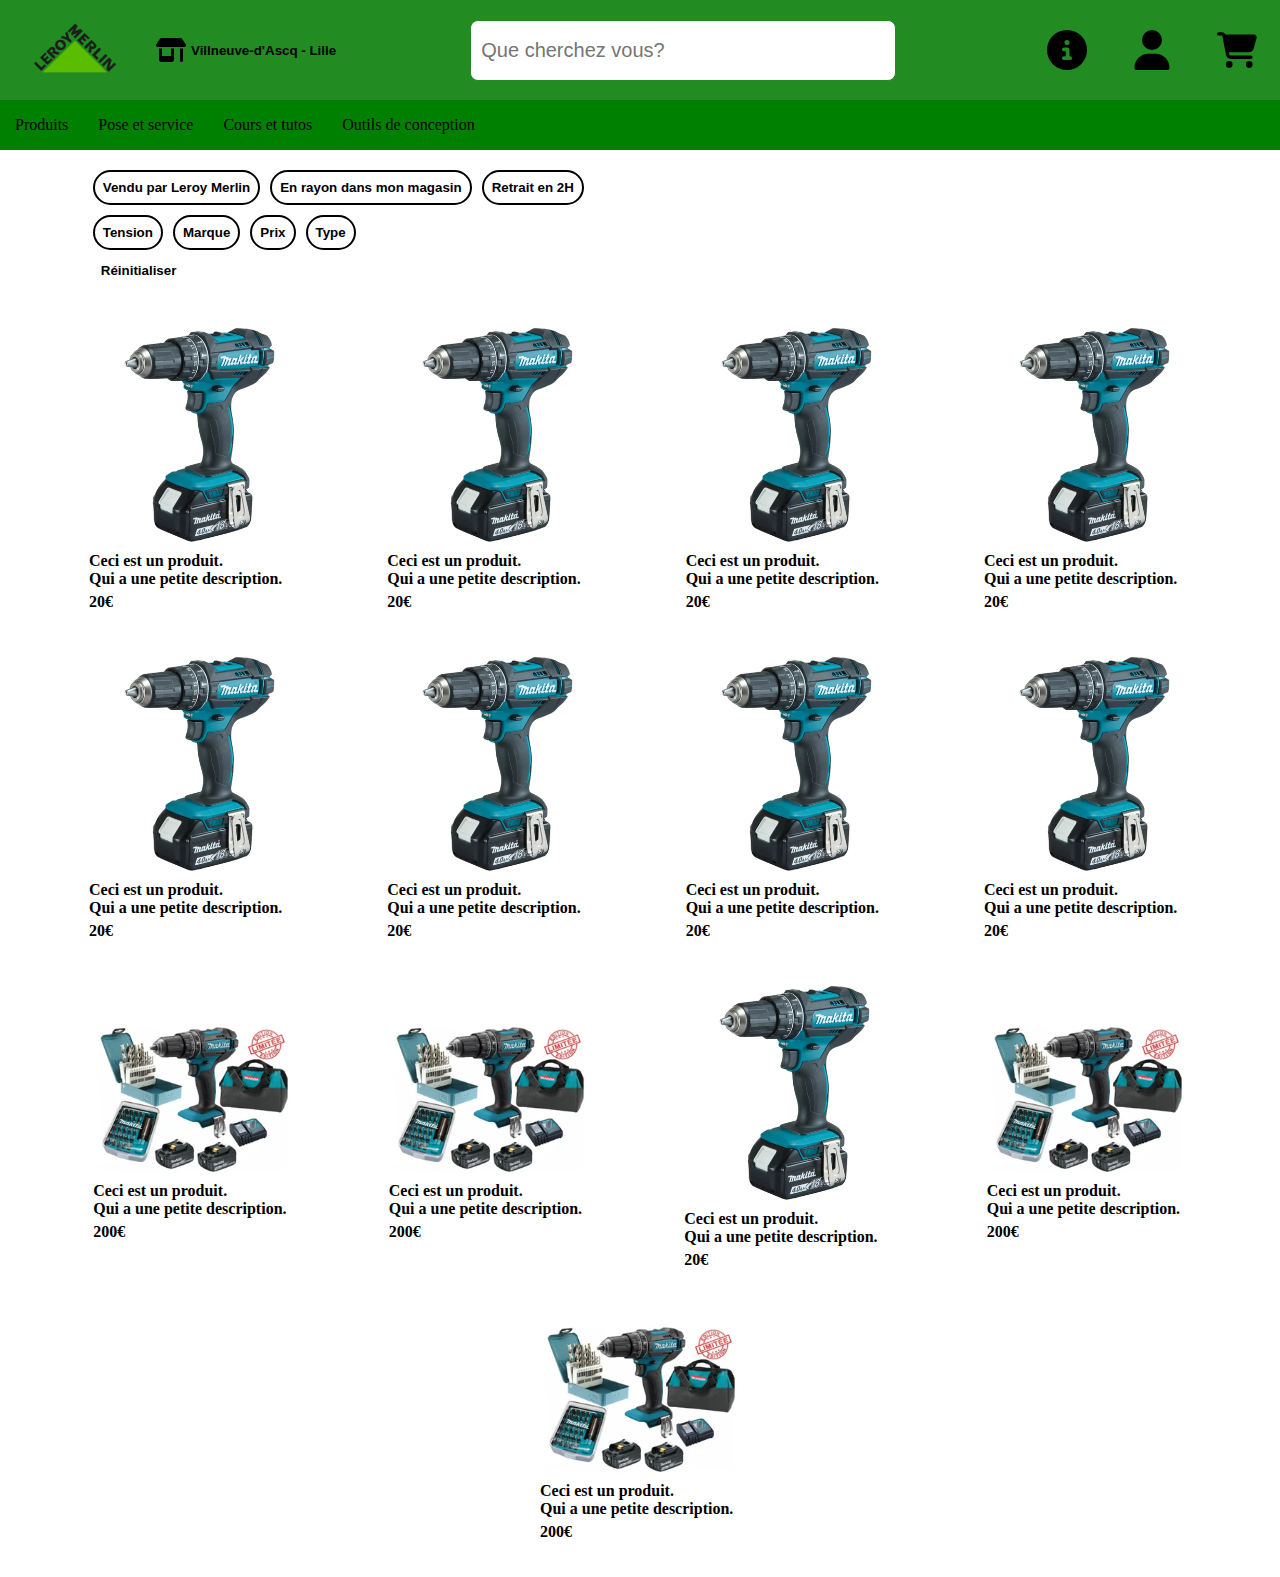
==== index.html @ 07123b25 "feat: filter button change color" ====
<!DOCTYPE html>
<html lang="en">
<head>
    <meta charset="UTF-8">
    <title>PLP Leroy Merlin</title>
    <link href="css/header.css" rel="stylesheet">
    <link href="css/hour-drawer.css" rel="stylesheet">
    <link href="css/index.css" rel="stylesheet">
</head>
<body>
<header>
    <div class="header-global">
        <div class="hour-drawer-page">
            <div class="hour-drawer-container">
                <div class="hour-drawer-content">
                    <div class="hour-drawer-header">
                        <div class="hour-drawer-header-text">
                            Mon Magasin
                        </div>
                        <button onclick="toggleDisplayHourDrawer()">
                            X
                        </button>
                    </div>
                    <div class="hour-drawer-body">
                        <div class="hour-drawer-body-content">
                            <div>
                                <h2>Villeneuve-d'Ascq - Lille</h2>
                            </div>
                            <div>
                                <p>
                                    Rue de Versailles<br>
                                    Z.A.C de Valmy<br>
                                    59650 Villeneuve d'Ascq
                                </p>
                            </div>
                            <div>
                                <p>
                                    Tèl:
                                    <a href="https://www.leroymerlin.fr">
                                        +33 3 20 43 88 88
                                    </a>
                                </p>
                            </div>
                            <div>
                                <p>
                                    <strong>
                                        Horaires magasin
                                    </strong><br>
                                    Lun-Sam: 09:00 - 20:00<br>
                                    Dimanche:09:00 - 18:00
                                </p>
                            </div>
                            <div>
                                <p>
                                    <strong>
                                        Horaires cour matériaux
                                    </strong><br>
                                    Lun-Sam: 07:00 - 20:00<br>
                                    Dimanche:09:00 - 18:00
                                </p>
                            </div>
                            <div>
                                <a href="https://www.leroymerlin.fr/magasins/villeneuve-d-ascq-lille.html">
                                    En savoir plus sur le magasin
                                </a>
                            </div>
                        </div>
                    </div>
                </div>
            </div>
        </div>
        <div class="header-container">
            <div class="header-components">
                <div class="top-left-header">
                    <a class="header-logo-container" href="index.html">
                        <img id="logo-leroy-merlin" src="img/Leroy-Merlin-Logo.png" alt="logo leroy merlin">
                    </a>
                    <button class="header-our-shop" onclick="toggleDisplayHourDrawer()">
                        <img src="img/shop-solid.svg" width="30px">
                        <strong>Villneuve-d'Ascq - Lille</strong>
                    </button>
                </div>
                <div class="search-container">
                    <div id="searchbar-container">
                        <input id="searchbar" name="searchbar" type="search" placeholder="Que cherchez vous?" value="">
                    </div>
                    <ul id="history-list">
                    </ul>
                </div>
                <div id="logo-container">
                    <a class="logo-content" href="https://www.leroymerlin.fr/" target="_blank">
                        <div class="logo-picture">
                            <img id="help-logo" src="./img/circle-info-solid.svg" alt="help logo">
                        </div>
                        <div class="logo-text">
                            Aide et Contact
                        </div>
                    </a>
                    <a class="logo-content" href="connect.html">
                        <div class="logo-picture">
                            <img id="user-logo" src="./img/user.svg" alt="user logo">
                        </div>
                        <div class="logo-text">
                            Me connecter
                        </div>
                    </a>
                    <a class="logo-content" href="https://www.leroymerlin.fr/" target="_blank">
                        <div class="logo-picture">
                            <img id="shop-logo" src="./img/cart-shopping-solid.svg" alt="shop logo">
                        </div>
                        <div class="logo-text">
                            Mon Panier
                        </div>
                    </a>
                </div>
            </div>
        </div>
        <div class="header-navigation">
            <div class="header-navigation-content-left">
                <ul class="navigation-list">
                    <li data-menu-id="produits">Produits</li>
                    <li data-menu-id="service">Pose et service</li>
                    <li data-menu-id="tuto">Cours et tutos</li>
                    <li data-menu-id="outils">Outils de conception</li>
                </ul>
            </div>
            <div class="header-navigation-content-right">

            </div>
        </div>
        <div id="produits" class="burger-menu">
            <div class="burger-menu-content">
                <div class="categories">
                    <ul class="categories-list">
                        <li data-menu-id="terasse" class="categories-element">
                            <img class="categories-element-picture" src="img/product/tondeuse.jpg">
                            <div class="categories-element-content">
                                Terasse et jardin
                            </div>
                        </li>
                        <li data-menu-id="outillage" class="categories-element">
                            <img class="categories-element-picture" src="img/product/perceuse.png">
                            <div class="categories-element-content">
                                Outillage
                            </div>
                        </li>
                    </ul>
                </div>
                <div class="navigation">
                    <div id="terasse" class="terasse-navigation categorie-navigation-on">
                        <div class="categories-name">
                            <h1>Terasse et Jardin</h1>
                            <a href="https://www.leroymerlin.fr/produits/terrasse-jardin/">voir tout</a>
                        </div>
                        <div class="navigation-filter">
                            <div class="navigation-specific-filter">
                                <a class="navigation-specific-filter-container"><img src="img/euro-sign-solid.svg"
                                                                                     width="20px">
                                    <div class="navigation-specific-filter-content">Les petits prix jardin</div>
                                </a>
                                <a class="navigation-specific-filter-container"><img src="img/euro-sign-solid.svg"
                                                                                     width="20px">
                                    <div class="navigation-specific-filter-content">Spécial jardin: Aménager, profiter
                                        et jardiner
                                    </div>
                                </a>
                            </div>
                            <div class="navigation-global-filter">
                                <div class="navigation-filter">
                                    <h3>
                                        Aménager le jardin
                                    </h3>
                                </div>
                                <div class="navigation-filter">
                                    <h3>
                                        Jardiner et entretenir le jardin
                                    </h3>
                                </div>
                                <div class="navigation-filter">
                                    <h3>
                                        Profiter du jardin
                                    </h3>
                                </div>
                            </div>
                        </div>
                    </div>
                    <div id="outillage" class="outillage-navigation">
                        <div class="categories-name">
                            <h1>Outillage</h1>
                            <a href="https://www.leroymerlin.fr/produits/outillage/">voir tout</a>
                        </div>
                        <div class="navigation-filter">
                            <div class="navigation-specific-filter">
                                <a class="navigation-specific-filter-container"><img src="img/toolbox-solid.svg"
                                                                                     width="20px">
                                    <div class="navigation-specific-filter-content">Prêt à bricoler avec DEXTER</div>
                                </a>
                                <a class="navigation-specific-filter-container"><img src="img/euro-sign-solid.svg"
                                                                                     width="20px">
                                    <div class="navigation-specific-filter-content">Les bons plans Outillage</div>
                                </a>
                                <a class="navigation-specific-filter-container"><img src="img/toolbox-solid.svg"
                                                                                     width="20px">
                                    <div class="navigation-specific-filter-content">Loaction de matériel</div>
                                </a>
                                <a class="navigation-specific-filter-container"><img src="img/euro-sign-solid.svg"
                                                                                     width="20px">
                                    <div class="navigation-specific-filter-content">Nos produits reconditionnés</div>
                                </a>
                            </div>
                            <div class="navigation-global-filter">
                                <div class="navigation-filter">
                                    <h3>
                                        Outillage<br>
                                        Atelier
                                    </h3>
                                </div>
                                <div class="navigation-filter">
                                    <h3>
                                        Equipement du bricoleur
                                    </h3>
                                </div>
                                <div class="navigation-filter">
                                    <h3>
                                        Chantier
                                    </h3>
                                </div>
                            </div>
                        </div>
                    </div>
                </div>
            </div>
        </div>
        <div id="service" class="burger-menu">
            <div class="burger-navigation">
                <div class="categories-name">
                    <h1>Pose et services</h1>
                    <a>voir tout</a>
                </div>
                <div class="navigation-filter">
                    <div class="navigation-specific-filter">
                        <a class="navigation-specific-filter-container"><img src="img/euro-sign-solid.svg"
                                                                             width="20px">
                            <div class="navigation-specific-filter-content">Rénovation complète</div>
                        </a>
                        <a class="navigation-specific-filter-container"><img src="img/euro-sign-solid.svg"
                                                                             width="20px">
                            <div class="navigation-specific-filter-content">Nos offres de rénovation</div>
                        </a>
                    </div>
                    <div class="navigation-global-filter">
                        <div class="navigation-filter">
                            <h3>
                                Service d'installation avec aides de l'état
                            </h3>
                        </div>
                        <div class="navigation-filter">
                            <h3>
                                Services d'installation
                            </h3>
                        </div>
                        <div class="navigation-filter">
                            <h3>
                                Nos autres services
                            </h3>
                        </div>
                    </div>
                </div>
            </div>
        </div>
        <div id="tuto" class="burger-menu">
            <div class="burger-navigation">
                <div class="categories-name">
                    <h1>Cours et tutos</h1>
                    <a>voir tout</a>
                </div>
                <div class="navigation-filter">
                    <div class="navigation-specific-filter">
                        <a class="navigation-specific-filter-container"><img src="img/euro-sign-solid.svg"
                                                                             width="20px">
                            <div class="navigation-specific-filter-content">Conseils pratiques</div>
                        </a>
                        <a class="navigation-specific-filter-container"><img src="img/euro-sign-solid.svg"
                                                                             width="20px">
                            <div class="navigation-specific-filter-content">Coaching à domicile</div>
                        </a>
                    </div>
                    <div class="navigation-global-filter">
                        <div class="navigation-filter">
                            <h3>
                                Cours de bricolage en magasin
                            </h3>
                        </div>
                        <div class="navigation-filter">
                            <h3>
                                Tutos et astuces de bricolage
                            </h3>
                        </div>
                        <div class="navigation-filter">
                            <h3>
                                Tutos créatifs (DIY)
                            </h3>
                        </div>
                    </div>
                </div>
            </div>
        </div>
        <div id="outils" class="burger-menu">
            <div class="burger-navigation">
                <div class="categories-name">
                    <h1>Outils de conception</h1>
                    <a>voir tout</a>
                </div>
                <div class="navigation-filter">
                    <div class="navigation-specific-filter">
                        <a class="navigation-specific-filter-container"><img src="img/euro-sign-solid.svg"
                                                                             width="20px">
                            <div class="navigation-specific-filter-content">Mon budget cuisine</div>
                        </a>
                        <a class="navigation-specific-filter-container"><img src="img/euro-sign-solid.svg"
                                                                             width="20px">
                            <div class="navigation-specific-filter-content">Mon budget rangement</div>
                        </a>
                        <a class="navigation-specific-filter-container"><img src="img/euro-sign-solid.svg"
                                                                             width="20px">
                            <div class="navigation-specific-filter-content">Ma cuisine 3D</div>
                        </a>
                    </div>
                    <div class="navigation-global-filter">
                        <div class="navigation-filter">
                            <h3>
                                Estimateur de budget
                            </h3>
                        </div>
                        <div class="navigation-filter">
                            <h3>
                                Conception de projet
                            </h3>
                        </div>
                        <div class="navigation-filter">
                            <h3>
                                Estimer vos aides pour la rénovation énergétique
                            </h3>
                        </div>
                    </div>
                </div>
            </div>
        </div>
    </div>
</header>
<main>
    <div id="content">
        <div class="filter-drawer">
            <div class="tension-drawer filter-drawer-category">
                <h1>Tension</h1>
                <div class="filter-drawer-checkbox-container">
                    <span>
                        12V
                        <input id="twelve-volt" class="filter-drawer-checkbox tension" type="checkbox"
                               onclick="toggleDrawerFilterButtonStyle(this)">
                    </span>
                    <span>
                        18V
                        <input id="height-teen-volt" class="filter-drawer-checkbox tension" type="checkbox"
                               onclick="toggleDrawerFilterButtonStyle(this)">
                    </span>
                </div>
            </div>
            <div class="mark-drawer filter-drawer-category">
                <h1>Marque</h1>
                <div class="filter-drawer-checkbox-container">
                    <span>
                        Makita
                        <input class="filter-drawer-checkbox mark" type="checkbox"
                               onclick="toggleDrawerFilterButtonStyle(this)">
                    </span>
                    <span>
                        Milwaukee
                        <input class="filter-drawer-checkbox mark" type="checkbox"
                               onclick="toggleDrawerFilterButtonStyle(this)">
                    </span>
                </div>
            </div>
            <div class="price-drawer filter-drawer-category">
                <h1>Prix</h1>
                <div class="filter-drawer-checkbox-container">
                    <span>
                        200€
                        <input class="filter-drawer-checkbox price" type="checkbox"
                               onclick="toggleDrawerFilterButtonStyle(this)">
                    </span>
                    <span>
                        20€
                        <input class="filter-drawer-checkbox price" type="checkbox"
                               onclick="toggleDrawerFilterButtonStyle(this)">
                    </span>
                </div>
            </div>
            <div class="type-drawer filter-drawer-category">
                <h1>Type</h1>
                <div class="filter-drawer-checkbox-container">
                    <span>
                        Type 1
                        <input class="filter-drawer-checkbox type" type="checkbox"
                               onclick="toggleDrawerFilterButtonStyle(this)">
                    </span>
                    <span>
                        type 2
                        <input class="filter-drawer-checkbox type" type="checkbox"
                               onclick="toggleDrawerFilterButtonStyle(this)">
                    </span>
                </div>
            </div>
        </div>
        <ul class="global-filter-list">
            <li>
                <button id="sell-by-leroy-merlin" class="filter-button"
                        onclick="toggleFilterButtonStyle(this)">
                    Vendu par Leroy Merlin
                </button>
            </li>
            <li>
                <button id="in-stock" class="filter-button" onclick="toggleFilterButtonStyle(this)">
                    En rayon dans mon magasin
                </button>
            </li>
            <li>
                <button id="withdrawal" class="filter-button" onclick="toggleFilterButtonStyle(this)">
                    Retrait en 2H
                </button>
            </li>
        </ul>
        <ul class="specific-filter-list">
            <li>
                <button id="tension" class="filter-button" onclick="displayFilterDrawer(this)">
                    Tension
                </button>
            </li>
            <li>
                <button id="mark" class="filter-button" onclick="displayFilterDrawer(this)">
                    Marque
                </button>
            </li>
            <li>
                <button id="price" class="filter-button" onclick="displayFilterDrawer(this)">
                    Prix
                </button>
            </li>
            <li>
                <button id="type" class="filter-button" onclick="displayFilterDrawer(this)">
                    Type
                </button>
            </li>
        </ul>
        <ul class="activated-filter-list">
            <li class="activated-filter">
                <button id="Reset" class="reset-button" onclick="resetFilter()">
                    Réinitialiser
                </button>
            </li>
        </ul>
        <ul class="product-list">
            <li class="product-card withdrawal in-stock">
                <a class="tile" href="perceuse.html">
                    <img class="product-card-picture" src="img/product/perceuse.png" alt="perceuse">
                    <div class="container">
                        <div class="text">
                            Ceci est un produit.<br>
                            Qui a une petite description.
                        </div>
                        <div class="price">
                            <strong>20€</strong>
                        </div>
                    </div>
                </a>
            </li>
            <li class="product-card">
                <a class="tile" href="perceuse.html">
                    <img class="product-card-picture" src="img/product/perceuse.png" alt="perceuse">
                    <div class="container">
                        <div class="text">
                            Ceci est un produit.<br>
                            Qui a une petite description.
                        </div>
                        <div class="price">
                            <strong>20€</strong>
                        </div>
                    </div>
                </a>
            </li>
            <li class="product-card withdrawal">
                <a class="tile" href="perceuse.html">
                    <img class="product-card-picture" src="img/product/perceuse.png" alt="perceuse">
                    <div class="container">
                        <div class="text">
                            Ceci est un produit.<br>
                            Qui a une petite description.
                        </div>
                        <div class="price">
                            <strong>20€</strong>
                        </div>
                    </div>
                </a>
            </li>
            <li class="product-card in-stock twelve-volt">
                <a class="tile" href="perceuse.html">
                    <img class="product-card-picture" src="img/product/perceuse.png" alt="perceuse">
                    <div class="container">
                        <div class="text">
                            Ceci est un produit.<br>
                            Qui a une petite description.
                        </div>
                        <div class="price">
                            <strong>20€</strong>
                        </div>
                    </div>
                </a>
            </li>
            <li class="product-card">
                <a class="tile" href="perceuse.html">
                    <img class="product-card-picture" src="img/product/perceuse.png" alt="perceuse">
                    <div class="container">
                        <div class="text">
                            Ceci est un produit.<br>
                            Qui a une petite description.
                        </div>
                        <div class="price">
                            <strong>20€</strong>
                        </div>
                    </div>
                </a>
            </li>
            <li class="product-card">
                <a class="tile" href="perceuse.html">
                    <img class="product-card-picture" src="img/product/perceuse.png" alt="perceuse">
                    <div class="container">
                        <div class="text">
                            Ceci est un produit.<br>
                            Qui a une petite description.
                        </div>
                        <div class="price">
                            <strong>20€</strong>
                        </div>
                    </div>
                </a>
            </li>
            <li class="product-card height-teen-volt">
                <a class="tile" href="perceuse.html">
                    <img class="product-card-picture" src="img/product/perceuse.png" alt="perceuse">
                    <div class="container">
                        <div class="text">
                            Ceci est un produit.<br>
                            Qui a une petite description.
                        </div>
                        <div class="price">
                            <strong>20€</strong>
                        </div>
                    </div>
                </a>
            </li>
            <li class="product-card">
                <a class="tile" href="perceuse.html">
                    <img class="product-card-picture" src="img/product/perceuse.png" alt="perceuse">
                    <div class="container">
                        <div class="text">
                            Ceci est un produit.<br>
                            Qui a une petite description.
                        </div>
                        <div class="price">
                            <strong>20€</strong>
                        </div>
                    </div>
                </a>
            </li>

            <li class="product-card sell-by-leroy-merlin">
                <a class="tile" href="perceuse.html">
                    <img class="product-card-picture" src="img/product/perceuse-pack.png" alt="perceuse">
                    <div class="container">
                        <div class="text">
                            Ceci est un produit.<br>
                            Qui a une petite description.
                        </div>
                        <div class="price">
                            <strong>200€</strong>
                        </div>
                    </div>
                </a>
            </li>
            <li class="product-card sell-by-leroy-merlin">
                <a class="tile" href="perceuse.html">
                    <img class="product-card-picture" src="img/product/perceuse-pack.png" alt="perceuse">
                    <div class="container">
                        <div class="text">
                            Ceci est un produit.<br>
                            Qui a une petite description.
                        </div>
                        <div class="price">
                            <strong>200€</strong>
                        </div>
                    </div>
                </a>
            </li>
            <li class="product-card">
                <a class="tile" href="perceuse.html">
                    <img class="product-card-picture" src="img/product/perceuse.png" alt="perceuse">
                    <div class="container">
                        <div class="text">
                            Ceci est un produit.<br>
                            Qui a une petite description.
                        </div>
                        <div class="price">
                            <strong>20€</strong>
                        </div>
                    </div>
                </a>
            </li>
            <li class="product-card sell-by-leroy-merlin">
                <a class="tile" href="perceuse.html">
                    <img class="product-card-picture" src="img/product/perceuse-pack.png" alt="perceuse">
                    <div class="container">
                        <div class="text">
                            Ceci est un produit.<br>
                            Qui a une petite description.
                        </div>
                        <div class="price">
                            <strong>200€</strong>
                        </div>
                    </div>
                </a>
            </li>
            <li class="product-card sell-by-leroy-merlin">
                <a class="tile" href="perceuse.html">
                    <img class="product-card-picture" src="img/product/perceuse-pack.png" alt="perceuse">
                    <div class="container">
                        <div class="text">
                            Ceci est un produit.<br>
                            Qui a une petite description.
                        </div>
                        <div class="price">
                            <strong>200€</strong>
                        </div>
                    </div>
                </a>
            </li>
        </ul>
    </div>
</main>
</body>
<footer>

</footer>
<script src="js/script.js"></script>
<script src="./js/searchbar.js"></script>
<script src="./js/hour-drawer.js"></script>
</html>
---- css/header.css ----
body {
    margin: 0;
}

ul {
    list-style-type: none;
}

a {
    text-decoration: none;
    color: black;
}

header {
    height: 150px;
    width: 100%;
    z-index: 0;
    display: flex;
}

.header-global {
    position: fixed;
    width: 100%;
}

.header-container {
    width: 100%;
    display: flex;
    justify-content: center;
}

.header-components {
    width: 100%;
    background-color: forestgreen;
    height: 100px;
    display: flex;
    justify-content: space-between;
}

.top-left-header {
    display: flex;
}

.header-our-shop {
    margin: auto 0;
    height: 50px;
    background-color: forestgreen;
    border: 0;
    display: flex;
    justify-content: center;
    align-items: center;
    border-radius: 16px;
    gap: 5px;
}

.header-our-shop:hover {
    background-color: rgba(0,0,0,25%);
}

.header-our-shop-content {
    height: 100%;
    display: flex;
    flex-direction: column;
    justify-content: center;
    margin: 0 2px;
}

.header-logo-container {
    margin: auto 30px;
}

#logo-leroy-merlin {
    width: 90px;
    height: auto;
}

#logo-container {
    width: 20%;
    display: flex;
    justify-content: space-around;
}

.logo-content {
    display: flex;
    flex-direction: column;
    justify-content: center;
}

.logo-picture {
    display: flex;
    justify-content: center;
}

@media (max-width: 1500px) {
    .logo-text {
        display: none;
    }

    .header-our-shop-content:last-of-type {
        display: none;
    }
}

#help-logo {
    display: flex;
    flex-direction: column;
    justify-content: center;
    width: 40px;
    height: 40px;
}

#user-logo {
    display: flex;
    flex-direction: column;
    justify-content: center;
    width: 40px;
    height: 40px;
}

#shop-logo {
    display: flex;
    flex-direction: column;
    justify-content: center;
    width: 40px;
    height: 40px;
}

.search-container {
    width: 35%;
    height: 100px;
    background-color: rgba(255, 255, 255, 0%);
    z-index: 10;
    display: flex;
    justify-content: start;
    flex-direction: column;
}

#searchbar-container {
    display: flex;
    justify-content: center;
    z-index: 15;
}

#searchbar {
    margin: 20px 0;
    padding: 18px 10px;
    width: 95%;
    border-radius: 8px;
    border: 1px solid forestgreen;
    font-size: 20px;
    z-index: 30;
}

#history-list {
    margin: 0;
    padding: 10px;
    display: none;
    border-bottom-right-radius: 15px;
    border-bottom-left-radius: 15px;
    justify-content: center;
    flex-direction: column;
    background-color: white;
    box-shadow: 0 0 0 9999px rgba(0, 0, 0, 0.5);
    z-index: 40;
}

.history-element {
    z-index: 0;
    width: 100%;
    margin: 0;
    display: flex;
    justify-content: left;
}

.history-element:last-child {
    border-bottom-left-radius: 20px;
    border-bottom-right-radius: 20px;
}

.history-link {
    margin: 0;
    padding: 2% 5%;
    width: 95%;
    display: flex;
}

.history-input {
    font-size: 20px;
    padding: 0 5px;
}

.header-navigation {
    width: 100%;
    height: 50px;
    background-color: green;
    display: flex;
    justify-content: space-between;
}

.header-navigation-content-left {
    display: flex;
    justify-content: left;
}

.navigation-list {
    display: flex;
    margin: 0;
}

.navigation-list li {
    display: flex;
    flex-direction: column;
    justify-content: center;
    padding: 0 15px;
}

.navigation-list:first-child {
    padding-left: 0 !important;
}

.navigation-list:last-child {
    padding-right: 0 !important;
}

.navigation-list li:hover {
    background-color: white;
    border: 2px solid gray;
}

.header-navigation-content-right {
    display: flex;
    justify-content: right;
}

.burger-menu {
    display: none;
    width: 100%;
    height: 400px;
    background-color: white;
    border: 1px solid rgba(125, 125, 125, 50%);
    box-shadow: 0 400px 0 rgba(0, 0, 0, 0.5);
}

.burger-menu-open {
    display: block;
}

.burger-menu-content {
    width: 100%;
    display: flex;
}

.categories {
    width: 15%;
}

.categories-list {
    margin: 0;
    padding: 0;
}

.categories-list li:hover{
    border: 3px solid forestgreen;
}

.categories-element {
    border: 1px solid gray;
    padding: 8px 24px 8px 24px;
    display: flex;
}

.categories-element-picture {
    width: 50px;
    height: 50px;
}

.categories-element-content {
    display: flex;
    flex-direction: column;
    justify-content: center;
}

.navigation {
    width: 85%;
}

.terasse-navigation,
.outillage-navigation {
    display: none;
    justify-content: center;
    flex-direction: column;
}

.categorie-navigation-on {
    display: flex;
}

.burger-navigation {
    width: 100%;
    display: flex;
    justify-content: center;
    flex-direction: column;
}

.categories-name {
    margin: 0 20px 0 20px;
    display: flex;
    justify-content: space-between;
}

.categories-name a {
    padding: 20px 20px 0 0;
    text-decoration: underline;
}

.categories-name a:hover {
    color: #0b96cc;
}

.navigation-filter {
    display: flex;
    justify-content: space-around;
}

.navigation-specific-filter-container {
    display: flex;
    margin: 20px 0 ;
}

.navigation-specific-filter-content {
    display: flex;
    flex-direction: column;
    justify-content: center;
    padding: 0 0 0 20px;
}

.navigation-global-filter {
    width: 70%;
    display: flex;
    justify-content: space-around;
}
---- css/hour-drawer.css ----
.hour-drawer-page {
    width: 100%;
    height: 100%;
    position: absolute;
    display: none;
    justify-content: right;
    z-index: 50;
}

.hour-drawer-display-on {
    display: flex !important;
}

.hour-drawer-container {
    box-shadow: 0 0 0 99999px rgba(0,0,0,50%);
    background-color: white;
    width: 25rem;
    height: 1000rem;
}

.hour-drawer-body {
    width: 100%;
    display: flex;
    justify-content: center;
    font-size: large;
}

.hour-drawer-body-content {
    display: flex;
    flex-direction: column;
    justify-content: center;
}

.hour-drawer-header {
    border-bottom: 1px solid rgba(0,0,0,25%);
    display: flex;
    justify-content: space-between;
    padding: 20px 2rem;
}

.hour-drawer-header button{
    height: 40px;
    width: 40px;
    background-color: rgba(0,0,0,0%);
    border: 1px solid rgba(125,125,125,50%);
    border-radius: 8px;
}

.hour-drawer-header button:hover{
    border: 4px solid forestgreen;
}

.hour-drawer-header-text {
    display: flex;
    flex-direction: column;
    justify-content: center;
    opacity: 60%;
}

.hour-drawer-body-content a {
    text-decoration: underline;
}

.hour-drawer-body-content a:hover {
    color: #0b96cc;
}
---- css/index.css ----
/*  global  */

.flex-visible {
    display: flex !important;
}

.hidden {
    display: none !important;
}

/*   Body   */

main {
    width: 100%;
    display: flex;
    justify-content: center;
    align-items: center;
}

#content {
    width: 95%;
    display: flex;
    flex-direction: column;
    align-items: center;
}

/*  Product Area    */

.product-list {
    display: flex;
    justify-content: space-evenly;
    align-items: center;
    padding: 0;
    flex-wrap: wrap;
    width: 100%;
}

/*  Product   */

.product-card {
    padding: 10px 10px;
    margin:  10px 2%;
}

.display-product {
    display: flex;
}

.product-card .container{
    font-weight: bold;
    gap: 5px;
    display: flex;
    flex-direction: column;
    align-items: start;
}

.product-card:hover {
    background-color: forestgreen;
    border-radius: 16px;
}

.product-card:hover .container{
    color: white;
}

.product-card-picture {
    border-radius: 8px;
}

/*  Filter list     */

.global-filter-list {
    margin: 20px 0 5px 0;
    padding: 0;
    display: flex;
    justify-content: left;
    align-items: center;
    flex-wrap: wrap;
    width: 90%;
    gap: 10px;
}

.specific-filter-list {
    margin: 5px 0 5px 0;
    padding: 0;
    display: flex;
    justify-content: left;
    align-items: center;
    flex-wrap: wrap;
    width: 90%;
    gap: 10px;
}

/* Filter Button */

.filter-button {
    border: 2px solid rgb(0,0,0);
    background-color: white;
    border-radius: 28px;
    font-weight: bold;
    padding: 8px 8px;
}

.filter-button:hover {
    border: 2px dashed black;
}

.active-filter {
    border: 2px solid forestgreen;
    background-color: forestgreen;
    color: white;
}

.filter-drawer {
    display: none;
    position: fixed;
    background-color: white;
    top: 2vw;
    bottom: 2vw;
    right: 1vw;
    border-radius: 8px;
    width: 30vw;
    z-index: 50;
    justify-content: center;
}

/* Reset button */

.reset-button {
    border: 0;
    font-weight: bold;
    padding: 8px 8px;
    background-color: white;
}

.reset-button:hover {
    border: 0;
    font-weight: bold;
    padding: 8px 8px;
    background-color: forestgreen;
    color: white;
    border-radius: 8px;
}

/*  Filter Drawer */

.filter-drawer-category {
    justify-content: start;
    align-items: center;
    flex-direction: column;
    width: 100%;
}

.tension-drawer {
    display: none;
}

.type-drawer {
    display: none;
}

.mark-drawer {
    display: none;
}

.price-drawer {
    display: none;
}

.filter-drawer-checkbox-container {
    display: flex;
    flex-direction: column;
    width: 80%;
}

.filter-drawer-checkbox-container span {
    display: flex;
    justify-content: space-between;
    align-items: center;
    padding: 16px 0;
    border-bottom: 2px solid rgba(0,0,0,25%);
    font-size: large;
    font-weight: bold;
}

.filter-drawer-checkbox-container span:last-of-type {
    border-bottom: 0;
}

.filter-drawer-checkbox {
    width: 24px;
    height: 24px;
}

/*   Overlay   */

body:after {
    content: "";
    display: none;
    position: fixed;
    top: 0;
    left: 0;
    height: 100%;
    width: 100%;
    z-index: 10;
    background-color: rgba(0,0,0,50%);
}

body.overlay-visible:after {
    display: block !important;
}

/*  A trier   */

.activated-filter-list {
    padding: 0;
    margin: 0;
    width: 90%;
    display: flex;
    justify-content: left;
    align-items: center;
}

.activated-filter {
    padding: 0 8px;
}

.activated-filter:first-child {
    padding: 0 0;
}

.display-product-with-filter {
    display: flex;
}
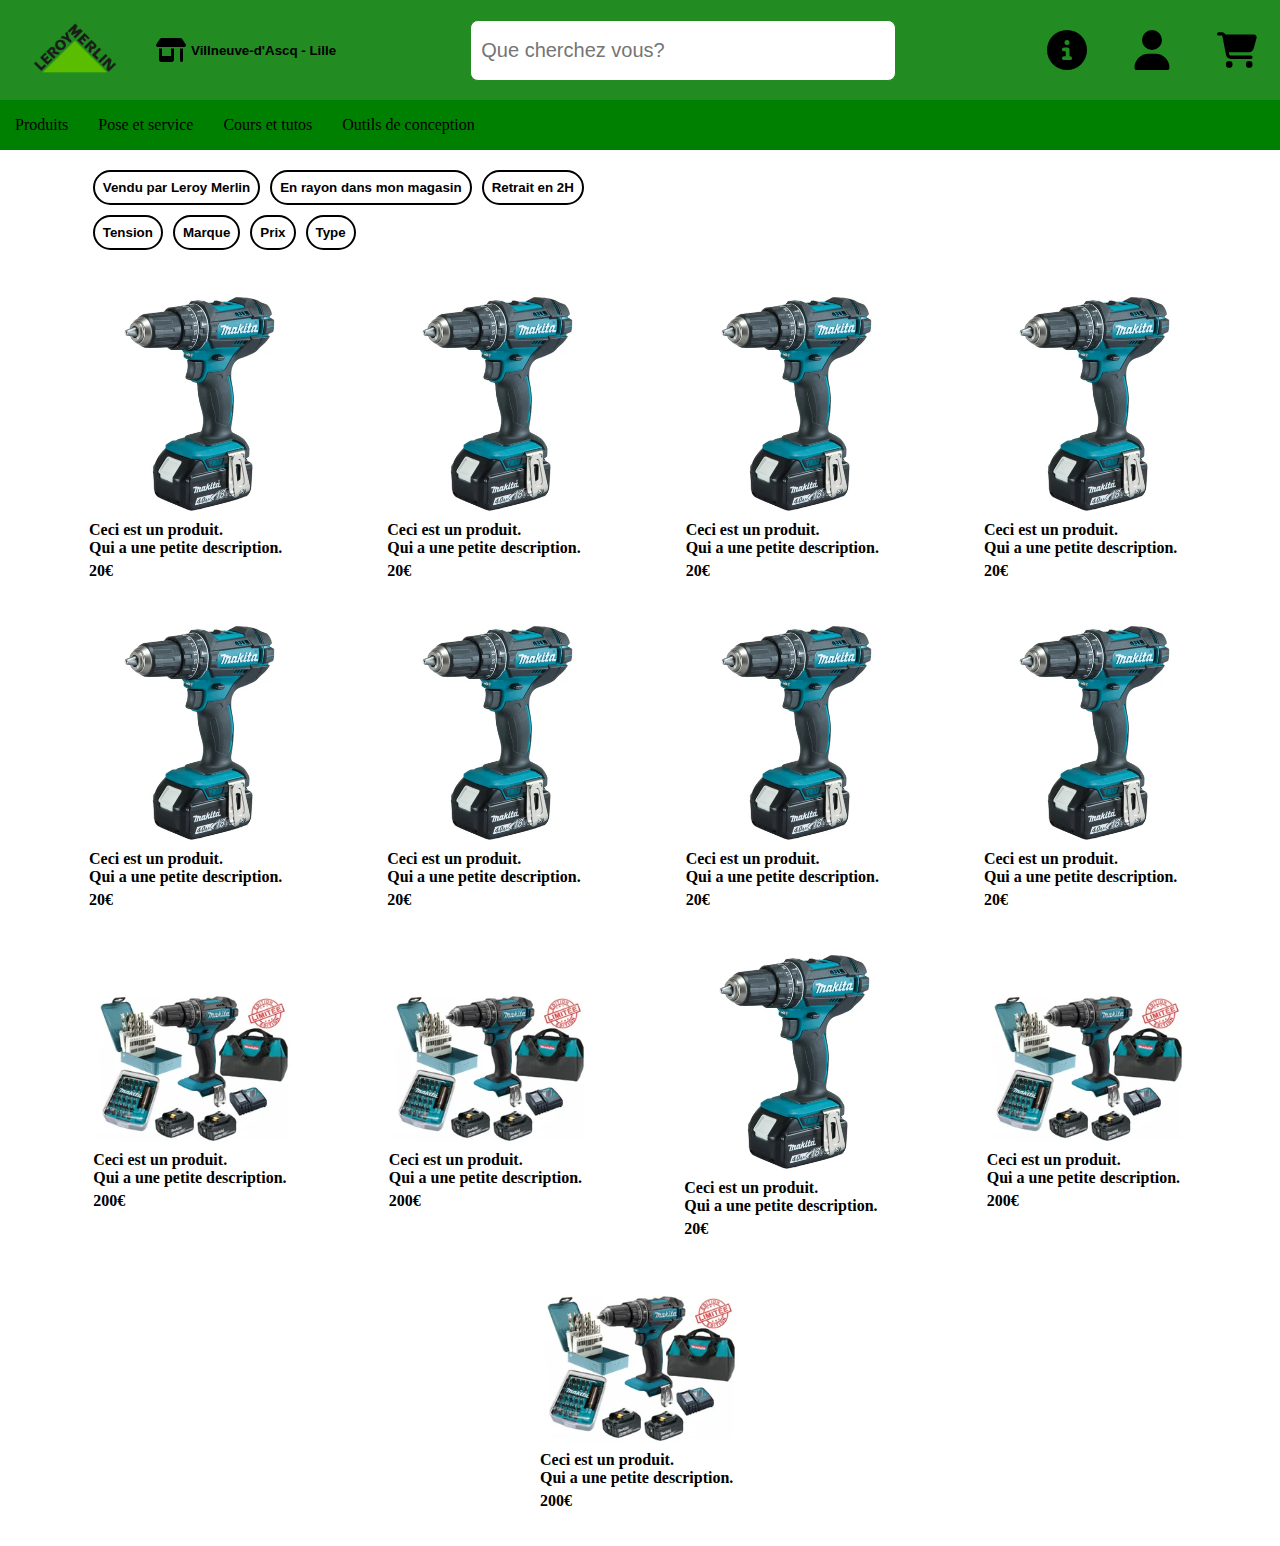
==== commit 6f380bb9: "feat: reset button appear and disappear" ====
--- a/index.html
+++ b/index.html
@@ -357,12 +357,12 @@
                     <span>
                         12V
                         <input id="twelve-volt" class="filter-drawer-checkbox tension" type="checkbox"
-                               onclick="toggleDrawerFilterButtonStyle(this)">
+                               onclick="toggleDrawerFilterButton(this)">
                     </span>
                     <span>
                         18V
                         <input id="height-teen-volt" class="filter-drawer-checkbox tension" type="checkbox"
-                               onclick="toggleDrawerFilterButtonStyle(this)">
+                               onclick="toggleDrawerFilterButton(this)">
                     </span>
                 </div>
             </div>
@@ -372,12 +372,12 @@
                     <span>
                         Makita
                         <input class="filter-drawer-checkbox mark" type="checkbox"
-                               onclick="toggleDrawerFilterButtonStyle(this)">
+                               onclick="toggleDrawerFilterButton(this)">
                     </span>
                     <span>
                         Milwaukee
                         <input class="filter-drawer-checkbox mark" type="checkbox"
-                               onclick="toggleDrawerFilterButtonStyle(this)">
+                               onclick="toggleDrawerFilterButton(this)">
                     </span>
                 </div>
             </div>
@@ -387,12 +387,12 @@
                     <span>
                         200€
                         <input class="filter-drawer-checkbox price" type="checkbox"
-                               onclick="toggleDrawerFilterButtonStyle(this)">
+                               onclick="toggleDrawerFilterButton(this)">
                     </span>
                     <span>
                         20€
                         <input class="filter-drawer-checkbox price" type="checkbox"
-                               onclick="toggleDrawerFilterButtonStyle(this)">
+                               onclick="toggleDrawerFilterButton(this)">
                     </span>
                 </div>
             </div>
@@ -402,12 +402,12 @@
                     <span>
                         Type 1
                         <input class="filter-drawer-checkbox type" type="checkbox"
-                               onclick="toggleDrawerFilterButtonStyle(this)">
+                               onclick="toggleDrawerFilterButton(this)">
                     </span>
                     <span>
                         type 2
                         <input class="filter-drawer-checkbox type" type="checkbox"
-                               onclick="toggleDrawerFilterButtonStyle(this)">
+                               onclick="toggleDrawerFilterButton(this)">
                     </span>
                 </div>
             </div>
@@ -415,17 +415,17 @@
         <ul class="global-filter-list">
             <li>
                 <button id="sell-by-leroy-merlin" class="filter-button"
-                        onclick="toggleFilterButtonStyle(this)">
+                        onclick="toggleFilterButton(this)">
                     Vendu par Leroy Merlin
                 </button>
             </li>
             <li>
-                <button id="in-stock" class="filter-button" onclick="toggleFilterButtonStyle(this)">
+                <button id="in-stock" class="filter-button" onclick="toggleFilterButton(this)">
                     En rayon dans mon magasin
                 </button>
             </li>
             <li>
-                <button id="withdrawal" class="filter-button" onclick="toggleFilterButtonStyle(this)">
+                <button id="withdrawal" class="filter-button" onclick="toggleFilterButton(this)">
                     Retrait en 2H
                 </button>
             </li>
--- a/css/index.css
+++ b/css/index.css
@@ -127,6 +127,7 @@
 /* Reset button */
 
 .reset-button {
+    display: none;
     border: 0;
     font-weight: bold;
     padding: 8px 8px;
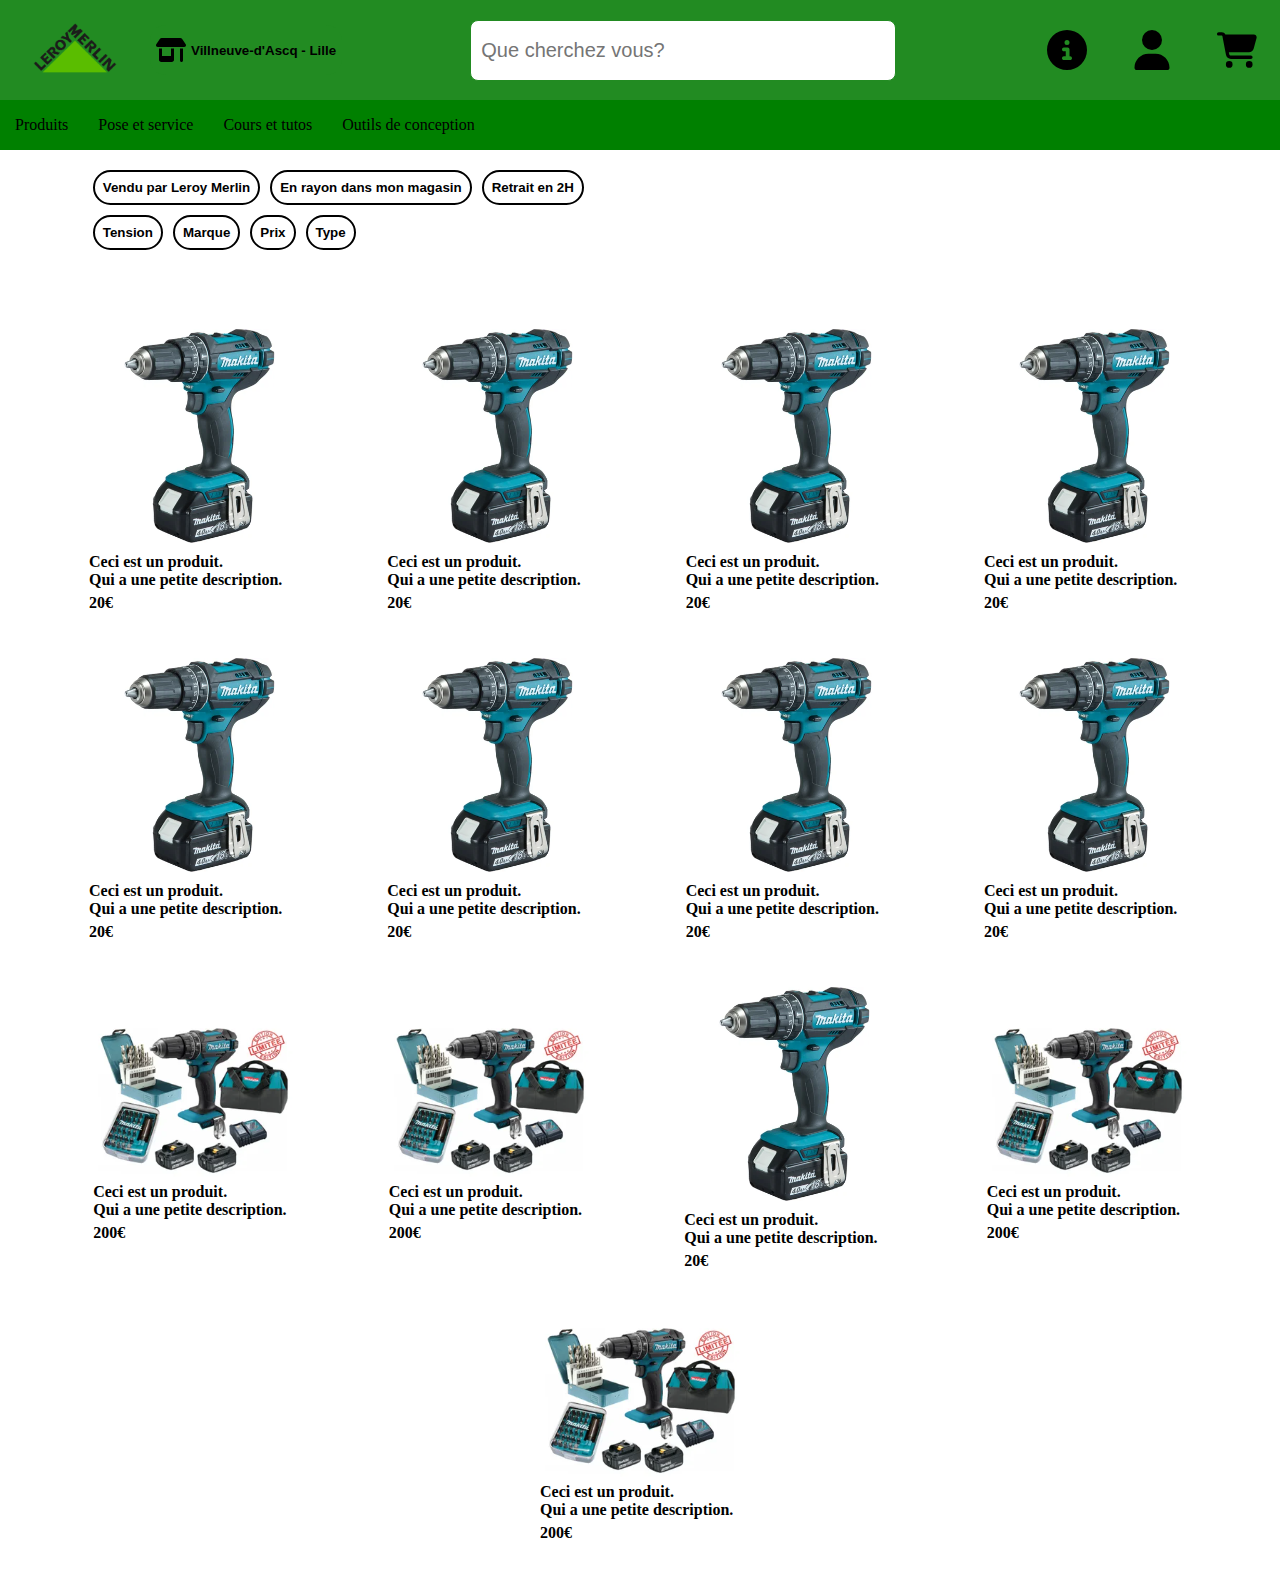
==== commit 4b6cf347: "feat: activate checkbox filter" ====
--- a/index.html
+++ b/index.html
@@ -460,105 +460,105 @@
             </li>
         </ul>
         <ul class="product-list">
-            <li class="product-card withdrawal in-stock">
-                <a class="tile" href="perceuse.html">
-                    <img class="product-card-picture" src="img/product/perceuse.png" alt="perceuse">
-                    <div class="container">
-                        <div class="text">
-                            Ceci est un produit.<br>
-                            Qui a une petite description.
-                        </div>
-                        <div class="price">
-                            <strong>20€</strong>
-                        </div>
-                    </div>
-                </a>
-            </li>
-            <li class="product-card">
-                <a class="tile" href="perceuse.html">
-                    <img class="product-card-picture" src="img/product/perceuse.png" alt="perceuse">
-                    <div class="container">
-                        <div class="text">
-                            Ceci est un produit.<br>
-                            Qui a une petite description.
-                        </div>
-                        <div class="price">
-                            <strong>20€</strong>
-                        </div>
-                    </div>
-                </a>
-            </li>
-            <li class="product-card withdrawal">
-                <a class="tile" href="perceuse.html">
-                    <img class="product-card-picture" src="img/product/perceuse.png" alt="perceuse">
-                    <div class="container">
-                        <div class="text">
-                            Ceci est un produit.<br>
-                            Qui a une petite description.
-                        </div>
-                        <div class="price">
-                            <strong>20€</strong>
-                        </div>
-                    </div>
-                </a>
-            </li>
-            <li class="product-card in-stock twelve-volt">
-                <a class="tile" href="perceuse.html">
-                    <img class="product-card-picture" src="img/product/perceuse.png" alt="perceuse">
-                    <div class="container">
-                        <div class="text">
-                            Ceci est un produit.<br>
-                            Qui a une petite description.
-                        </div>
-                        <div class="price">
-                            <strong>20€</strong>
-                        </div>
-                    </div>
-                </a>
-            </li>
-            <li class="product-card">
-                <a class="tile" href="perceuse.html">
-                    <img class="product-card-picture" src="img/product/perceuse.png" alt="perceuse">
-                    <div class="container">
-                        <div class="text">
-                            Ceci est un produit.<br>
-                            Qui a une petite description.
-                        </div>
-                        <div class="price">
-                            <strong>20€</strong>
-                        </div>
-                    </div>
-                </a>
-            </li>
-            <li class="product-card">
-                <a class="tile" href="perceuse.html">
-                    <img class="product-card-picture" src="img/product/perceuse.png" alt="perceuse">
-                    <div class="container">
-                        <div class="text">
-                            Ceci est un produit.<br>
-                            Qui a une petite description.
-                        </div>
-                        <div class="price">
-                            <strong>20€</strong>
-                        </div>
-                    </div>
-                </a>
-            </li>
-            <li class="product-card height-teen-volt">
-                <a class="tile" href="perceuse.html">
-                    <img class="product-card-picture" src="img/product/perceuse.png" alt="perceuse">
-                    <div class="container">
-                        <div class="text">
-                            Ceci est un produit.<br>
-                            Qui a une petite description.
-                        </div>
-                        <div class="price">
-                            <strong>20€</strong>
-                        </div>
-                    </div>
-                </a>
-            </li>
-            <li class="product-card">
+            <li class="product-card display-product withdrawal in-stock">
+                <a class="tile" href="perceuse.html">
+                    <img class="product-card-picture" src="img/product/perceuse.png" alt="perceuse">
+                    <div class="container">
+                        <div class="text">
+                            Ceci est un produit.<br>
+                            Qui a une petite description.
+                        </div>
+                        <div class="price">
+                            <strong>20€</strong>
+                        </div>
+                    </div>
+                </a>
+            </li>
+            <li class="product-card display-product">
+                <a class="tile" href="perceuse.html">
+                    <img class="product-card-picture" src="img/product/perceuse.png" alt="perceuse">
+                    <div class="container">
+                        <div class="text">
+                            Ceci est un produit.<br>
+                            Qui a une petite description.
+                        </div>
+                        <div class="price">
+                            <strong>20€</strong>
+                        </div>
+                    </div>
+                </a>
+            </li>
+            <li class="product-card display-product withdrawal">
+                <a class="tile" href="perceuse.html">
+                    <img class="product-card-picture" src="img/product/perceuse.png" alt="perceuse">
+                    <div class="container">
+                        <div class="text">
+                            Ceci est un produit.<br>
+                            Qui a une petite description.
+                        </div>
+                        <div class="price">
+                            <strong>20€</strong>
+                        </div>
+                    </div>
+                </a>
+            </li>
+            <li class="product-card display-product in-stock twelve-volt">
+                <a class="tile" href="perceuse.html">
+                    <img class="product-card-picture" src="img/product/perceuse.png" alt="perceuse">
+                    <div class="container">
+                        <div class="text">
+                            Ceci est un produit.<br>
+                            Qui a une petite description.
+                        </div>
+                        <div class="price">
+                            <strong>20€</strong>
+                        </div>
+                    </div>
+                </a>
+            </li>
+            <li class="product-card display-product">
+                <a class="tile" href="perceuse.html">
+                    <img class="product-card-picture" src="img/product/perceuse.png" alt="perceuse">
+                    <div class="container">
+                        <div class="text">
+                            Ceci est un produit.<br>
+                            Qui a une petite description.
+                        </div>
+                        <div class="price">
+                            <strong>20€</strong>
+                        </div>
+                    </div>
+                </a>
+            </li>
+            <li class="product-card display-product">
+                <a class="tile" href="perceuse.html">
+                    <img class="product-card-picture" src="img/product/perceuse.png" alt="perceuse">
+                    <div class="container">
+                        <div class="text">
+                            Ceci est un produit.<br>
+                            Qui a une petite description.
+                        </div>
+                        <div class="price">
+                            <strong>20€</strong>
+                        </div>
+                    </div>
+                </a>
+            </li>
+            <li class="product-card display-product height-teen-volt">
+                <a class="tile" href="perceuse.html">
+                    <img class="product-card-picture" src="img/product/perceuse.png" alt="perceuse">
+                    <div class="container">
+                        <div class="text">
+                            Ceci est un produit.<br>
+                            Qui a une petite description.
+                        </div>
+                        <div class="price">
+                            <strong>20€</strong>
+                        </div>
+                    </div>
+                </a>
+            </li>
+            <li class="product-card display-product">
                 <a class="tile" href="perceuse.html">
                     <img class="product-card-picture" src="img/product/perceuse.png" alt="perceuse">
                     <div class="container">
@@ -573,7 +573,7 @@
                 </a>
             </li>
 
-            <li class="product-card sell-by-leroy-merlin">
+            <li class="product-card display-product sell-by-leroy-merlin">
                 <a class="tile" href="perceuse.html">
                     <img class="product-card-picture" src="img/product/perceuse-pack.png" alt="perceuse">
                     <div class="container">
@@ -587,7 +587,7 @@
                     </div>
                 </a>
             </li>
-            <li class="product-card sell-by-leroy-merlin">
+            <li class="product-card display-product sell-by-leroy-merlin">
                 <a class="tile" href="perceuse.html">
                     <img class="product-card-picture" src="img/product/perceuse-pack.png" alt="perceuse">
                     <div class="container">
@@ -601,21 +601,21 @@
                     </div>
                 </a>
             </li>
-            <li class="product-card">
-                <a class="tile" href="perceuse.html">
-                    <img class="product-card-picture" src="img/product/perceuse.png" alt="perceuse">
-                    <div class="container">
-                        <div class="text">
-                            Ceci est un produit.<br>
-                            Qui a une petite description.
-                        </div>
-                        <div class="price">
-                            <strong>20€</strong>
-                        </div>
-                    </div>
-                </a>
-            </li>
-            <li class="product-card sell-by-leroy-merlin">
+            <li class="product-card display-product">
+                <a class="tile" href="perceuse.html">
+                    <img class="product-card-picture" src="img/product/perceuse.png" alt="perceuse">
+                    <div class="container">
+                        <div class="text">
+                            Ceci est un produit.<br>
+                            Qui a une petite description.
+                        </div>
+                        <div class="price">
+                            <strong>20€</strong>
+                        </div>
+                    </div>
+                </a>
+            </li>
+            <li class="product-card display-product sell-by-leroy-merlin">
                 <a class="tile" href="perceuse.html">
                     <img class="product-card-picture" src="img/product/perceuse-pack.png" alt="perceuse">
                     <div class="container">
@@ -629,7 +629,7 @@
                     </div>
                 </a>
             </li>
-            <li class="product-card sell-by-leroy-merlin">
+            <li class="product-card display-product sell-by-leroy-merlin">
                 <a class="tile" href="perceuse.html">
                     <img class="product-card-picture" src="img/product/perceuse-pack.png" alt="perceuse">
                     <div class="container">
--- a/css/index.css
+++ b/css/index.css
@@ -38,6 +38,7 @@
 /*  Product   */
 
 .product-card {
+    display: none;
     padding: 10px 10px;
     margin:  10px 2%;
 }
@@ -217,6 +218,7 @@
     padding: 0;
     margin: 0;
     width: 90%;
+    height: 2rem;
     display: flex;
     justify-content: left;
     align-items: center;
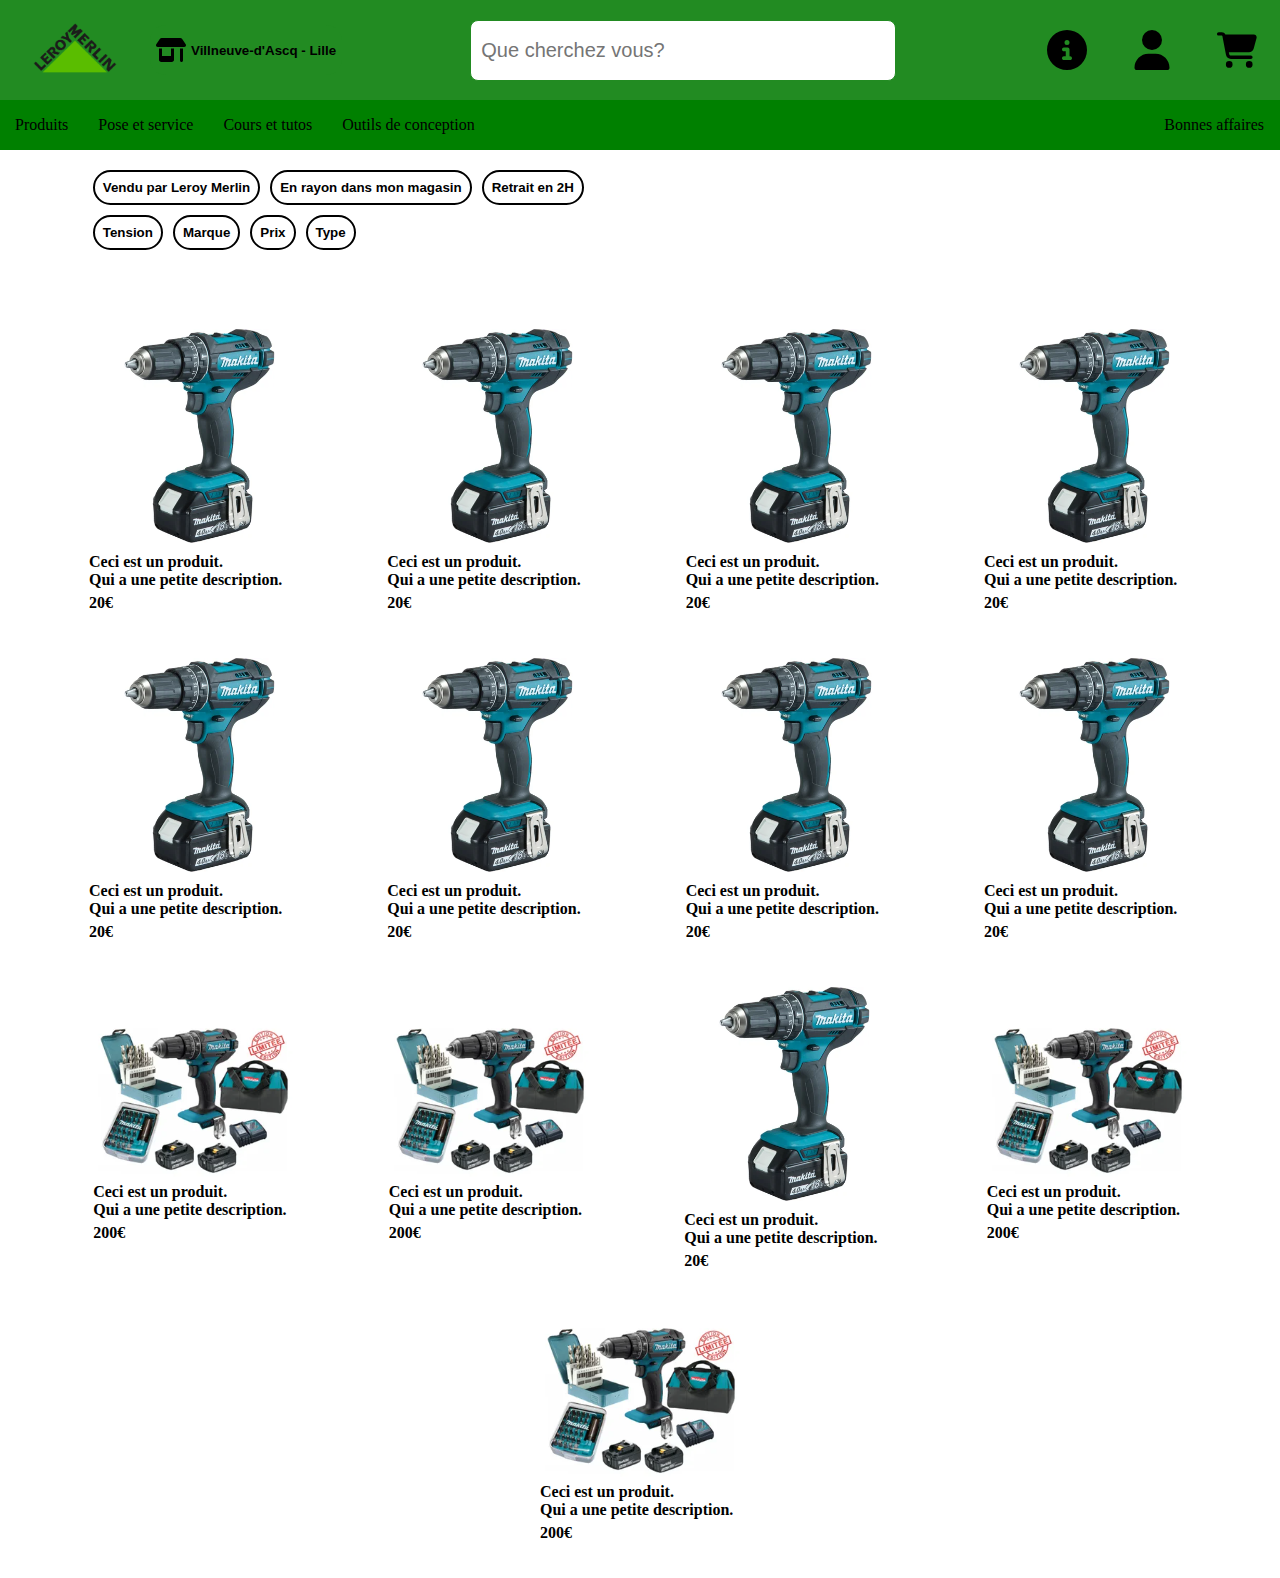
==== commit 1cf8a2e9: "feat: "bonnes affaires" section" pointer cursor" ====
--- a/index.html
+++ b/index.html
@@ -17,7 +17,7 @@
                         <div class="hour-drawer-header-text">
                             Mon Magasin
                         </div>
-                        <button onclick="toggleDisplayHourDrawer()">
+                        <button class="pointer-cursor" onclick="toggleDisplayHourDrawer()">
                             X
                         </button>
                     </div>
@@ -73,9 +73,9 @@
             <div class="header-components">
                 <div class="top-left-header">
                     <a class="header-logo-container" href="index.html">
-                        <img id="logo-leroy-merlin" src="img/Leroy-Merlin-Logo.png" alt="logo leroy merlin">
+                        <img id="logo-leroy-merlin" class="pointer-cursor" src="img/Leroy-Merlin-Logo.png" alt="logo leroy merlin">
                     </a>
-                    <button class="header-our-shop" onclick="toggleDisplayHourDrawer()">
+                    <button class="header-our-shop pointer-cursor" onclick="toggleDisplayHourDrawer()">
                         <img src="img/shop-solid.svg" width="30px">
                         <strong>Villneuve-d'Ascq - Lille</strong>
                     </button>
@@ -88,7 +88,7 @@
                     </ul>
                 </div>
                 <div id="logo-container">
-                    <a class="logo-content" href="https://www.leroymerlin.fr/" target="_blank">
+                    <a class="logo-content pointer-cursor" href="https://www.leroymerlin.fr/" target="_blank">
                         <div class="logo-picture">
                             <img id="help-logo" src="./img/circle-info-solid.svg" alt="help logo">
                         </div>
@@ -96,7 +96,7 @@
                             Aide et Contact
                         </div>
                     </a>
-                    <a class="logo-content" href="connect.html">
+                    <a class="logo-content pointer-cursor" href="connect.html">
                         <div class="logo-picture">
                             <img id="user-logo" src="./img/user.svg" alt="user logo">
                         </div>
@@ -104,7 +104,7 @@
                             Me connecter
                         </div>
                     </a>
-                    <a class="logo-content" href="https://www.leroymerlin.fr/" target="_blank">
+                    <a class="logo-content pointer-cursor" href="https://www.leroymerlin.fr/" target="_blank">
                         <div class="logo-picture">
                             <img id="shop-logo" src="./img/cart-shopping-solid.svg" alt="shop logo">
                         </div>
@@ -118,27 +118,29 @@
         <div class="header-navigation">
             <div class="header-navigation-content-left">
                 <ul class="navigation-list">
-                    <li data-menu-id="produits">Produits</li>
-                    <li data-menu-id="service">Pose et service</li>
-                    <li data-menu-id="tuto">Cours et tutos</li>
-                    <li data-menu-id="outils">Outils de conception</li>
+                    <li class="pointer-cursor" data-menu-id="produits">Produits</li>
+                    <li class="pointer-cursor" data-menu-id="service">Pose et service</li>
+                    <li class="pointer-cursor" data-menu-id="tuto">Cours et tutos</li>
+                    <li class="pointer-cursor" data-menu-id="outils">Outils de conception</li>
                 </ul>
             </div>
             <div class="header-navigation-content-right">
-
+                <a class="pointer-cursor" href="https://www.leroymerlin.fr" target="_blank">
+                    Bonnes affaires
+                </a>
             </div>
         </div>
         <div id="produits" class="burger-menu">
             <div class="burger-menu-content">
                 <div class="categories">
                     <ul class="categories-list">
-                        <li data-menu-id="terasse" class="categories-element">
+                        <li data-menu-id="terasse" class="categories-element pointer-cursor">
                             <img class="categories-element-picture" src="img/product/tondeuse.jpg">
                             <div class="categories-element-content">
                                 Terasse et jardin
                             </div>
                         </li>
-                        <li data-menu-id="outillage" class="categories-element">
+                        <li data-menu-id="outillage" class="categories-element pointer-cursor">
                             <img class="categories-element-picture" src="img/product/perceuse.png">
                             <div class="categories-element-content">
                                 Outillage
--- a/css/header.css
+++ b/css/header.css
@@ -1,3 +1,7 @@
+
+.pointer-cursor {
+    cursor: pointer;
+}
 
 body {
     margin: 0;
@@ -231,6 +235,15 @@
 .header-navigation-content-right {
     display: flex;
     justify-content: right;
+    align-items: center;
+}
+
+.header-navigation-content-right a {
+    padding: 1rem;
+}
+
+.header-navigation-content-right a:hover {
+    text-decoration: underline;
 }
 
 .burger-menu {
--- a/css/index.css
+++ b/css/index.css
@@ -100,6 +100,7 @@
     border-radius: 28px;
     font-weight: bold;
     padding: 8px 8px;
+    cursor: pointer;
 }
 
 .filter-button:hover {
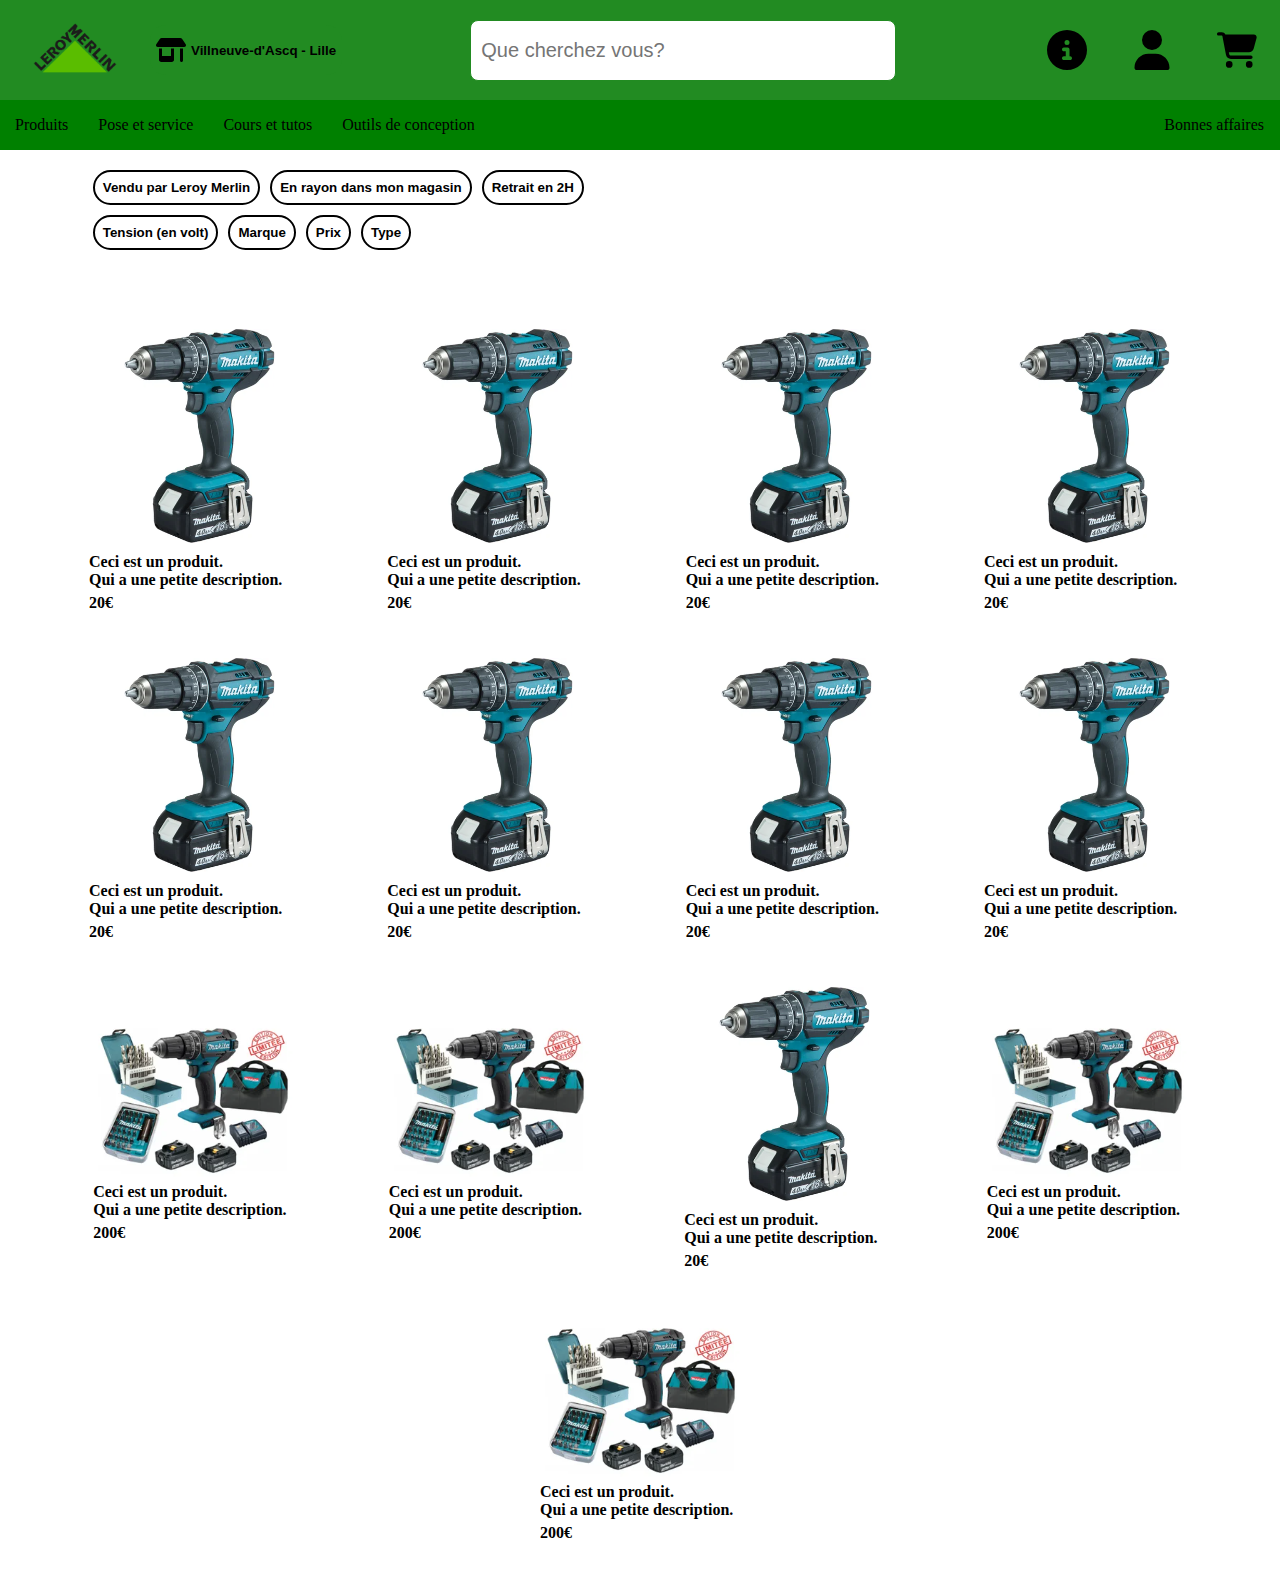
==== commit 1d020e93: "feat: afficher & reinitialiser button in filter drawer" ====
--- a/index.html
+++ b/index.html
@@ -73,7 +73,8 @@
             <div class="header-components">
                 <div class="top-left-header">
                     <a class="header-logo-container" href="index.html">
-                        <img id="logo-leroy-merlin" class="pointer-cursor" src="img/Leroy-Merlin-Logo.png" alt="logo leroy merlin">
+                        <img id="logo-leroy-merlin" class="pointer-cursor" src="img/Leroy-Merlin-Logo.png"
+                             alt="logo leroy merlin">
                     </a>
                     <button class="header-our-shop pointer-cursor" onclick="toggleDisplayHourDrawer()">
                         <img src="img/shop-solid.svg" width="30px">
@@ -354,63 +355,71 @@
     <div id="content">
         <div class="filter-drawer">
             <div class="tension-drawer filter-drawer-category">
-                <h1>Tension</h1>
                 <div class="filter-drawer-checkbox-container">
+                    <h1>Tension</h1>
                     <span>
                         12V
-                        <input id="twelve-volt" class="filter-drawer-checkbox tension" type="checkbox"
-                               onclick="toggleDrawerFilterButton(this)">
+                        <input id="twelve-volt" class="filter-drawer-checkbox tension" type="checkbox">
                     </span>
                     <span>
                         18V
-                        <input id="height-teen-volt" class="filter-drawer-checkbox tension" type="checkbox"
-                               onclick="toggleDrawerFilterButton(this)">
-                    </span>
+                        <input id="height-teen-volt" class="filter-drawer-checkbox tension" type="checkbox">
+                    </span>
+                </div>
+                <div class="filter-drawer-button-container">
+                    <button class="display-button tension" onclick="toggleDrawerFilterButton(this)">Afficher</button>
+                    <button class="drawer-reset-button tension" onclick="resetDrawerFilterButton(this)">Réinitialiser</button>
                 </div>
             </div>
             <div class="mark-drawer filter-drawer-category">
-                <h1>Marque</h1>
                 <div class="filter-drawer-checkbox-container">
+                    <h1>Marque</h1>
                     <span>
                         Makita
-                        <input class="filter-drawer-checkbox mark" type="checkbox"
-                               onclick="toggleDrawerFilterButton(this)">
+                        <input id="makita" class="filter-drawer-checkbox mark" type="checkbox">
                     </span>
                     <span>
                         Milwaukee
-                        <input class="filter-drawer-checkbox mark" type="checkbox"
-                               onclick="toggleDrawerFilterButton(this)">
-                    </span>
+                        <input id="milwaukee" class="filter-drawer-checkbox mark" type="checkbox">
+                    </span>
+                </div>
+                <div class="filter-drawer-button-container">
+                    <button class="display-button mark" onclick="toggleDrawerFilterButton(this)">Afficher</button>
+                    <button class="drawer-reset-button mark" onclick="resetDrawerFilterButton(this)">Réinitialiser</button>
                 </div>
             </div>
             <div class="price-drawer filter-drawer-category">
-                <h1>Prix</h1>
                 <div class="filter-drawer-checkbox-container">
+                    <h1>Prix</h1>
                     <span>
                         200€
-                        <input class="filter-drawer-checkbox price" type="checkbox"
-                               onclick="toggleDrawerFilterButton(this)">
+                        <input id="two-hundred" class="filter-drawer-checkbox price" type="checkbox">
                     </span>
                     <span>
                         20€
-                        <input class="filter-drawer-checkbox price" type="checkbox"
-                               onclick="toggleDrawerFilterButton(this)">
-                    </span>
+                        <input id="twenty" class="filter-drawer-checkbox price" type="checkbox">
+                    </span>
+                </div>
+                <div class="filter-drawer-button-container">
+                    <button class="display-button price" onclick="toggleDrawerFilterButton(this)">Afficher</button>
+                    <button class="drawer-reset-button price" onclick="resetDrawerFilterButton(this)">Réinitialiser</button>
                 </div>
             </div>
             <div class="type-drawer filter-drawer-category">
-                <h1>Type</h1>
                 <div class="filter-drawer-checkbox-container">
+                    <h1>Type</h1>
                     <span>
                         Type 1
-                        <input class="filter-drawer-checkbox type" type="checkbox"
-                               onclick="toggleDrawerFilterButton(this)">
+                        <input id="type-one" class="filter-drawer-checkbox type" type="checkbox">
                     </span>
                     <span>
                         type 2
-                        <input class="filter-drawer-checkbox type" type="checkbox"
-                               onclick="toggleDrawerFilterButton(this)">
-                    </span>
+                        <input id="type-two" class="filter-drawer-checkbox type" type="checkbox">
+                    </span>
+                </div>
+                <div class="filter-drawer-button-container">
+                    <button class="display-button type" onclick="toggleDrawerFilterButton(this)">Afficher</button>
+                    <button class="drawer-reset-button type" onclick="resetDrawerFilterButton(this)">Réinitialiser</button>
                 </div>
             </div>
         </div>
@@ -435,7 +444,7 @@
         <ul class="specific-filter-list">
             <li>
                 <button id="tension" class="filter-button" onclick="displayFilterDrawer(this)">
-                    Tension
+                    Tension (en volt)
                 </button>
             </li>
             <li>
--- a/css/index.css
+++ b/css/index.css
@@ -148,7 +148,7 @@
 /*  Filter Drawer */
 
 .filter-drawer-category {
-    justify-content: start;
+    justify-content: space-between;
     align-items: center;
     flex-direction: column;
     width: 100%;
@@ -193,6 +193,27 @@
 .filter-drawer-checkbox {
     width: 24px;
     height: 24px;
+}
+
+.filter-drawer-button-container {
+    display: flex;
+    justify-content: space-evenly;
+    align-items: center;
+    width: 100%;
+    height: 15%;
+}
+
+.filter-drawer-button-container button {
+    width: 40%;
+    height: 3rem;
+    font-size: large;
+    border: 0;
+    border-radius: 8px;
+}
+
+.filter-drawer-button-container button:first-of-type {
+    background-color: darkslateblue;
+    color: white;
 }
 
 /*   Overlay   */
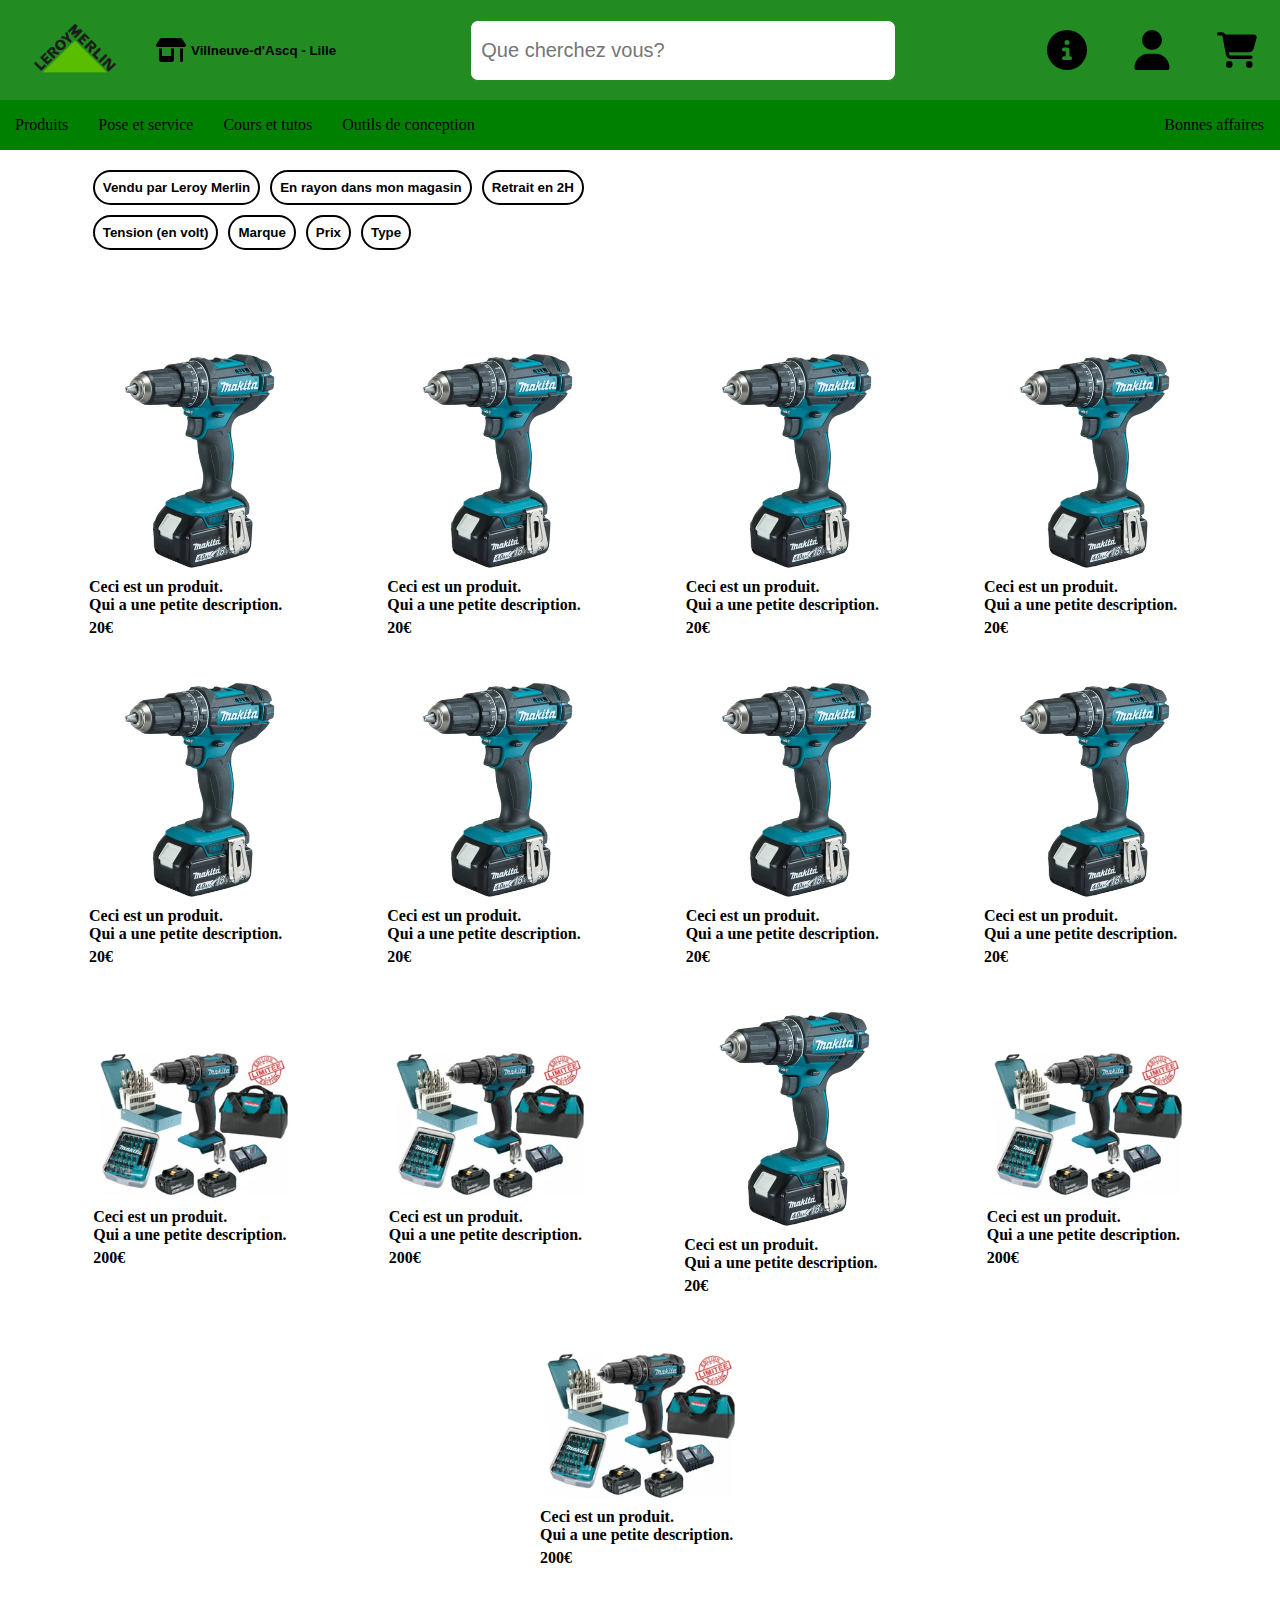
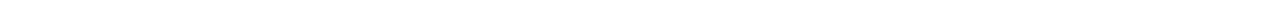
==== commit 737038b9: "feat: filter tag" ====
--- a/index.html
+++ b/index.html
@@ -464,7 +464,7 @@
             </li>
         </ul>
         <ul class="activated-filter-list">
-            <li class="activated-filter">
+            <li class="reset-button-container">
                 <button id="Reset" class="reset-button" onclick="resetFilter()">
                     Réinitialiser
                 </button>
--- a/css/index.css
+++ b/css/index.css
@@ -126,6 +126,47 @@
     justify-content: center;
 }
 
+/* Tag */
+
+.activated-filter-list {
+    margin: 5px 0 20px 0;
+    padding: 0;
+    width: 90%;
+    height: 2rem;
+    display: flex;
+    justify-content: left;
+    align-items: center;
+    gap: 10px;
+}
+
+.filter-tag {
+    display: flex;
+    justify-content: space-evenly;
+    align-items: center;
+    border: 1px solid black;
+    border-radius: 28px;
+    background-color: black;
+    height: fit-content;
+    width: fit-content;
+}
+
+.filter-tag-text {
+    padding: 8px 8px;
+    color: white;
+}
+
+.filter-tag-button {
+    border: 0;
+    border-radius: 2450px;
+    margin: 0 8px 0 0;
+    padding: 4px 8px;
+    background-color: #dfdfdf;
+}
+
+.filter-tag-button:hover {
+    background-color: #fff;
+}
+
 /* Reset button */
 
 .reset-button {
@@ -236,16 +277,6 @@
 
 /*  A trier   */
 
-.activated-filter-list {
-    padding: 0;
-    margin: 0;
-    width: 90%;
-    height: 2rem;
-    display: flex;
-    justify-content: left;
-    align-items: center;
-}
-
 .activated-filter {
     padding: 0 8px;
 }
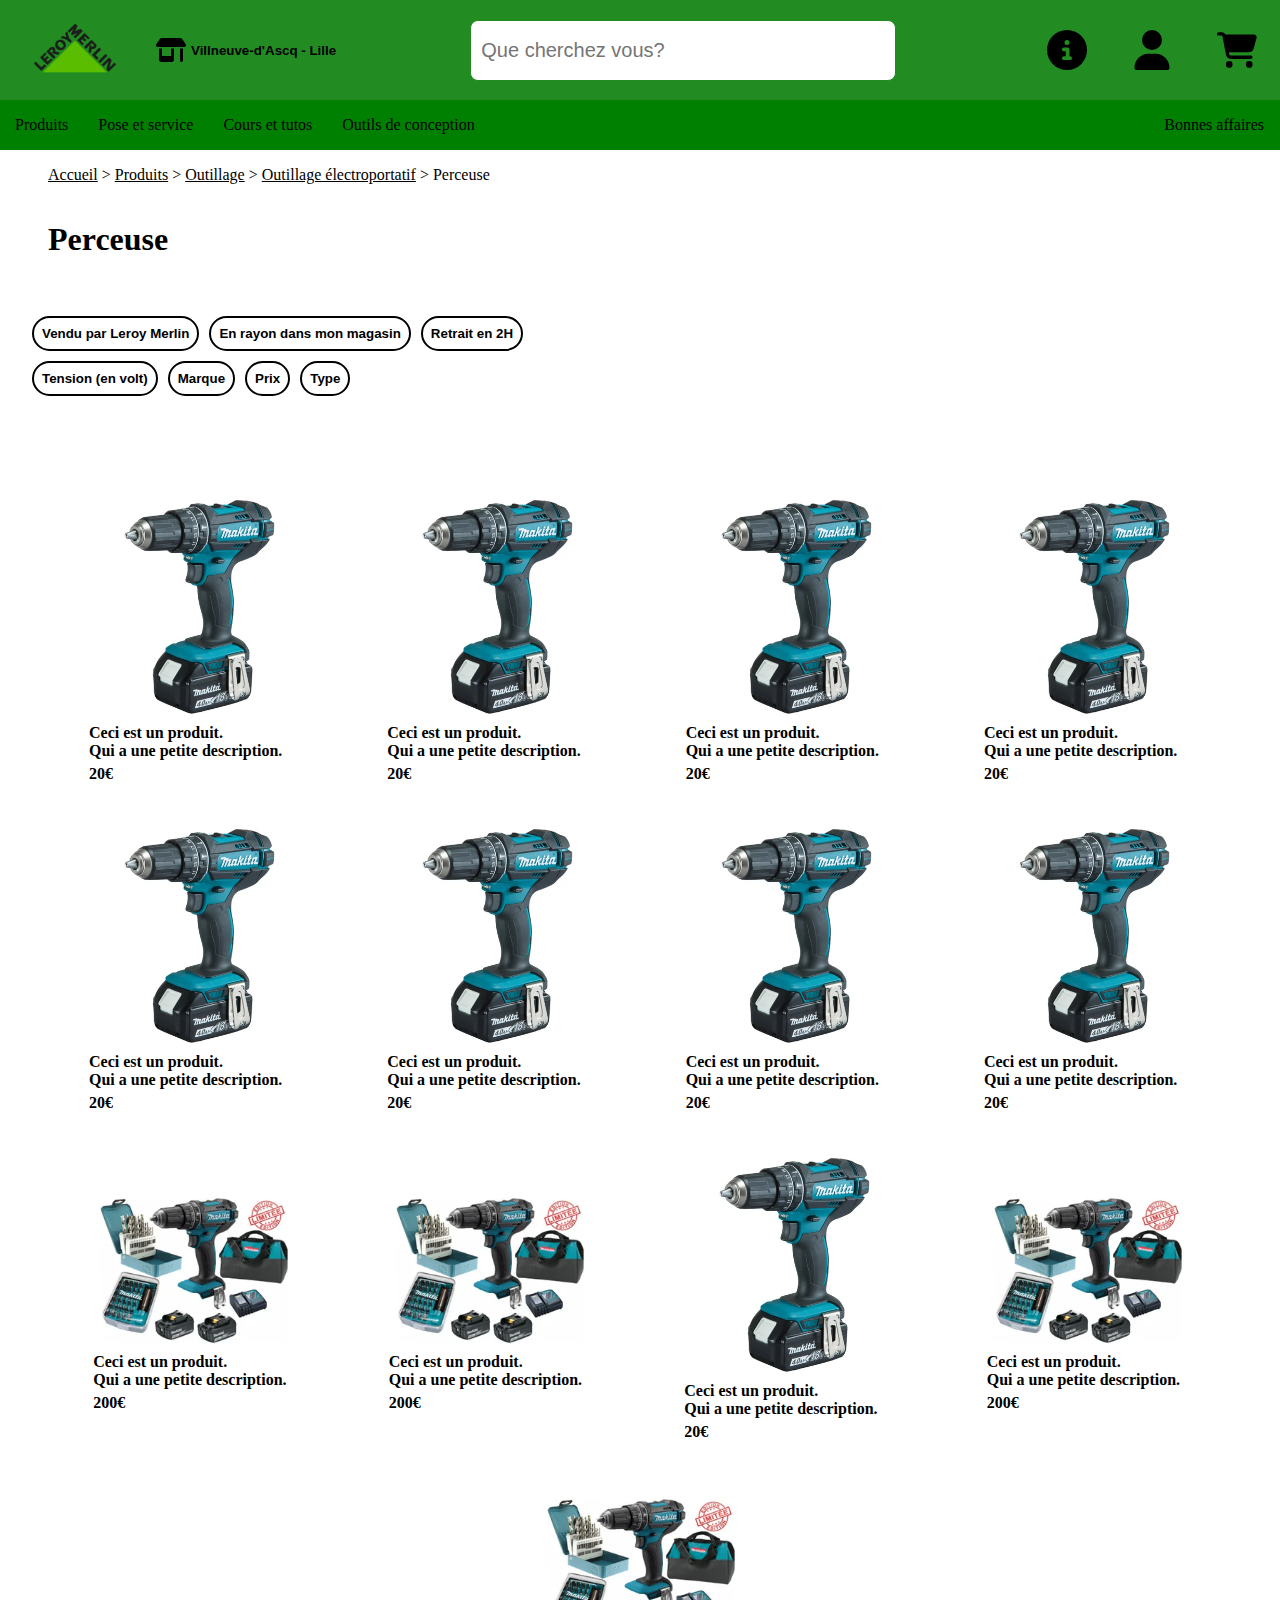
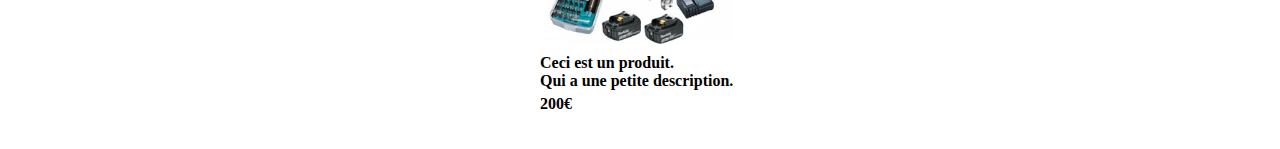
==== commit 92e0e49b: "feat: add fil d'ariane and page title" ====
--- a/index.html
+++ b/index.html
@@ -353,6 +353,18 @@
 </header>
 <main>
     <div id="content">
+        <div class="page-information">
+            <div class="ariane-navigation">
+                <span>
+                    <a href="Accueil.html">Accueil</a> > <a href="produits.html">Produits</a> > <a
+                        href="outillage.html">Outillage</a> > <a href="outillage-electroportatif.html">Outillage électroportatif</a> > Perceuse</span>
+            </div>
+            <div class="page-name">
+                <h1>
+                    Perceuse
+                </h1>
+            </div>
+        </div>
         <div class="filter-drawer">
             <div class="tension-drawer filter-drawer-category">
                 <div class="filter-drawer-checkbox-container">
@@ -368,7 +380,8 @@
                 </div>
                 <div class="filter-drawer-button-container">
                     <button class="display-button tension" onclick="toggleDrawerFilterButton(this)">Afficher</button>
-                    <button class="drawer-reset-button tension" onclick="resetDrawerFilterButton(this)">Réinitialiser</button>
+                    <button class="drawer-reset-button tension" onclick="resetDrawerFilterButton(this)">Réinitialiser
+                    </button>
                 </div>
             </div>
             <div class="mark-drawer filter-drawer-category">
@@ -385,7 +398,8 @@
                 </div>
                 <div class="filter-drawer-button-container">
                     <button class="display-button mark" onclick="toggleDrawerFilterButton(this)">Afficher</button>
-                    <button class="drawer-reset-button mark" onclick="resetDrawerFilterButton(this)">Réinitialiser</button>
+                    <button class="drawer-reset-button mark" onclick="resetDrawerFilterButton(this)">Réinitialiser
+                    </button>
                 </div>
             </div>
             <div class="price-drawer filter-drawer-category">
@@ -402,7 +416,8 @@
                 </div>
                 <div class="filter-drawer-button-container">
                     <button class="display-button price" onclick="toggleDrawerFilterButton(this)">Afficher</button>
-                    <button class="drawer-reset-button price" onclick="resetDrawerFilterButton(this)">Réinitialiser</button>
+                    <button class="drawer-reset-button price" onclick="resetDrawerFilterButton(this)">Réinitialiser
+                    </button>
                 </div>
             </div>
             <div class="type-drawer filter-drawer-category">
@@ -419,7 +434,8 @@
                 </div>
                 <div class="filter-drawer-button-container">
                     <button class="display-button type" onclick="toggleDrawerFilterButton(this)">Afficher</button>
-                    <button class="drawer-reset-button type" onclick="resetDrawerFilterButton(this)">Réinitialiser</button>
+                    <button class="drawer-reset-button type" onclick="resetDrawerFilterButton(this)">Réinitialiser
+                    </button>
                 </div>
             </div>
         </div>
--- a/css/index.css
+++ b/css/index.css
@@ -22,6 +22,38 @@
     display: flex;
     flex-direction: column;
     align-items: center;
+}
+
+/*  page information   */
+
+.page-information {
+    display: block;
+    justify-content: left;
+    align-items: center;
+    width: 100%;
+}
+
+.page-name {
+    display: flex;
+    justify-content: left;
+    margin: 1rem;
+}
+
+.ariane-navigation {
+    display: flex;
+    justify-content: left;
+    align-items: center;
+    width: 100%;
+    margin: 1rem;
+}
+
+.ariane-navigation a{
+    text-decoration: underline;
+    cursor: pointer;
+}
+
+.ariane-navigation a:hover{
+    color: #2196F3;
 }
 
 /*  Product Area    */
@@ -77,7 +109,7 @@
     justify-content: left;
     align-items: center;
     flex-wrap: wrap;
-    width: 90%;
+    width: 100%;
     gap: 10px;
 }
 
@@ -88,7 +120,7 @@
     justify-content: left;
     align-items: center;
     flex-wrap: wrap;
-    width: 90%;
+    width: 100%;
     gap: 10px;
 }
 
@@ -131,7 +163,7 @@
 .activated-filter-list {
     margin: 5px 0 20px 0;
     padding: 0;
-    width: 90%;
+    width: 100%;
     height: 2rem;
     display: flex;
     justify-content: left;
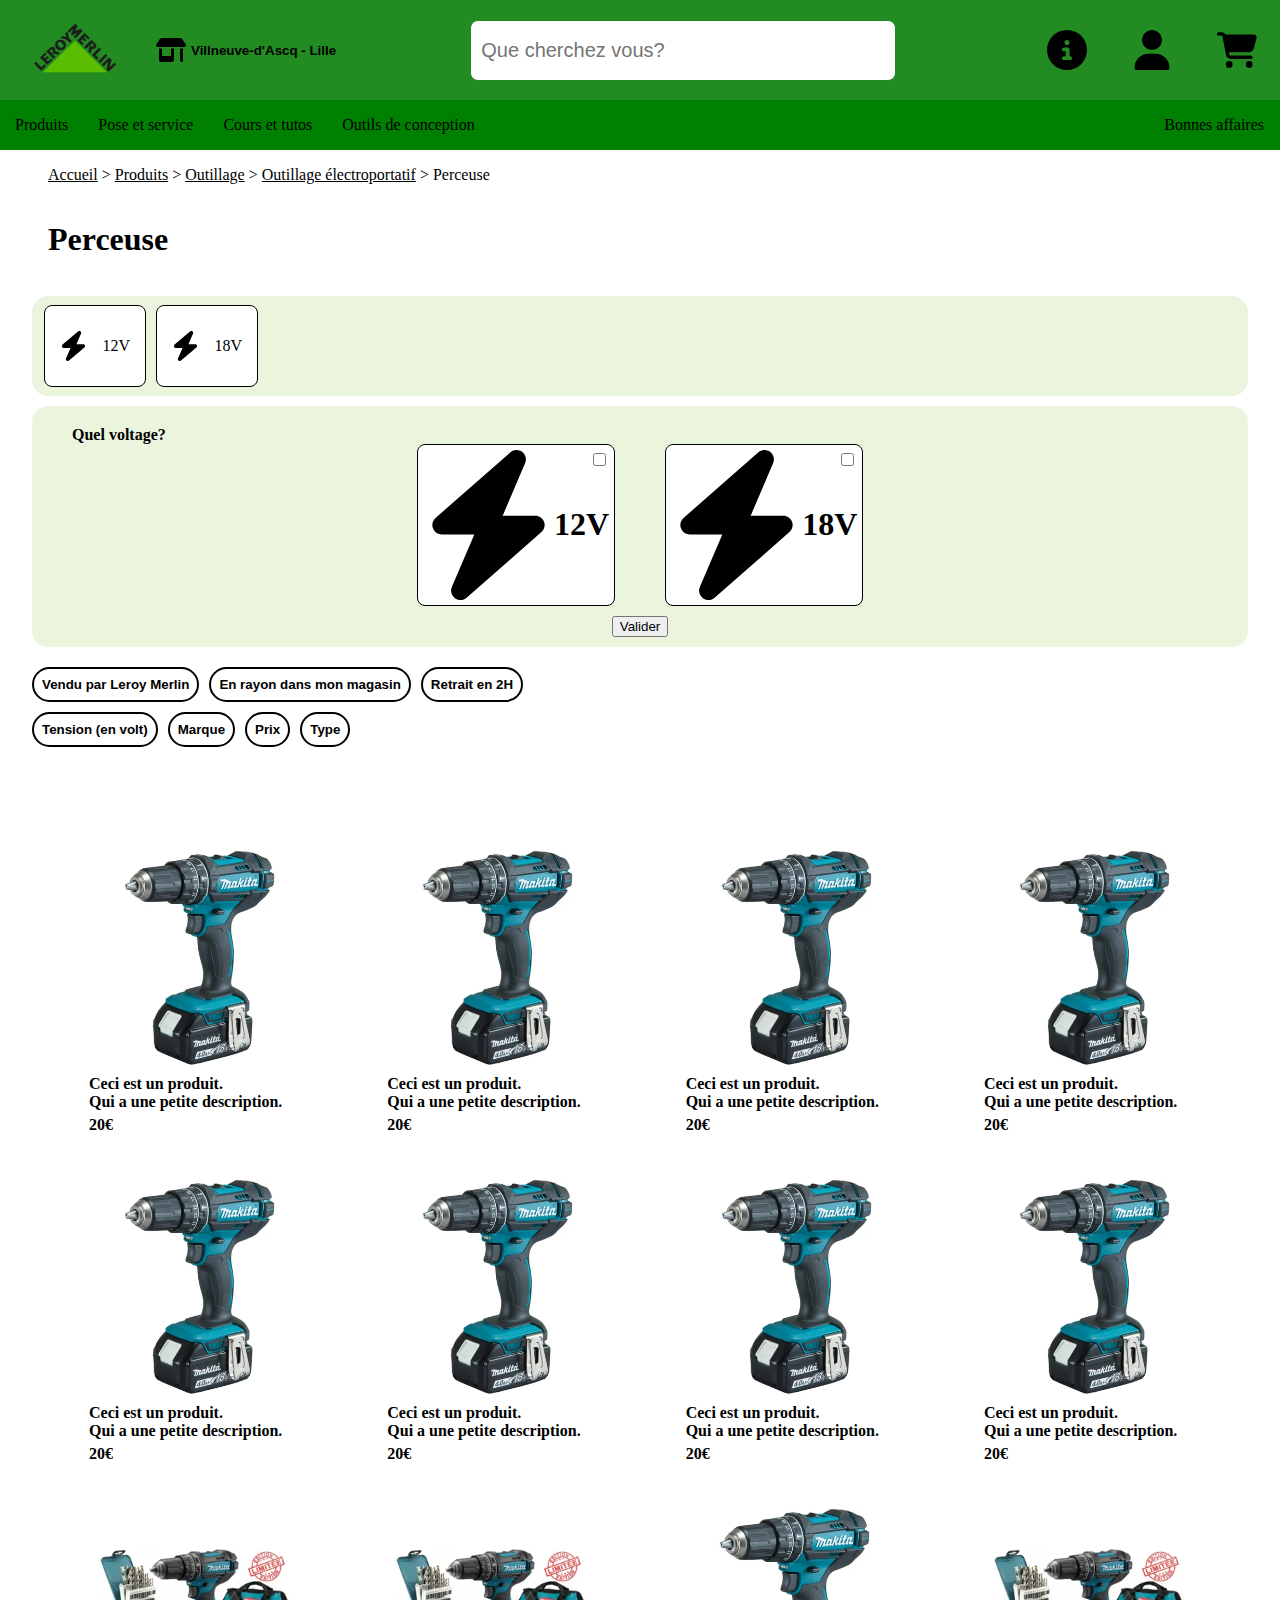
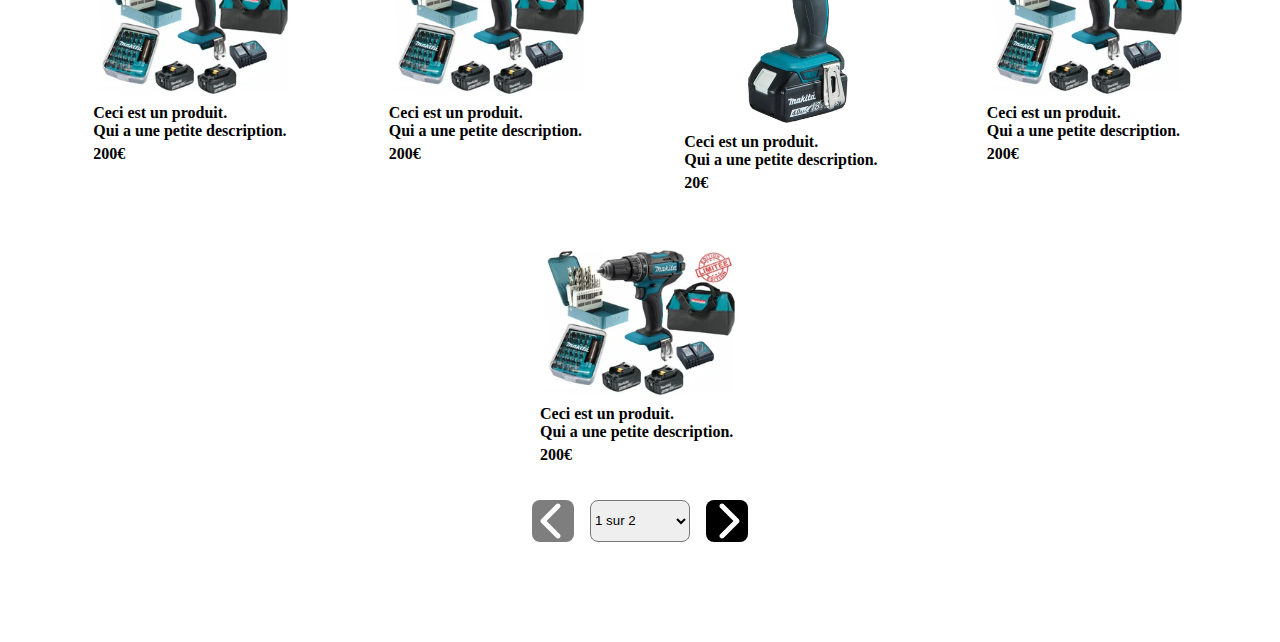
==== commit 2e348182: "feat: add page navigation and mqm and pills and add alt to img" ====
--- a/index.html
+++ b/index.html
@@ -77,7 +77,7 @@
                              alt="logo leroy merlin">
                     </a>
                     <button class="header-our-shop pointer-cursor" onclick="toggleDisplayHourDrawer()">
-                        <img src="img/shop-solid.svg" width="30px">
+                        <img src="img/shop-solid.svg" alt="shop symbol" width="30px">
                         <strong>Villneuve-d'Ascq - Lille</strong>
                     </button>
                 </div>
@@ -136,13 +136,13 @@
                 <div class="categories">
                     <ul class="categories-list">
                         <li data-menu-id="terasse" class="categories-element pointer-cursor">
-                            <img class="categories-element-picture" src="img/product/tondeuse.jpg">
+                            <img class="categories-element-picture" src="img/product/tondeuse.jpg" alt="tondeuse picture">
                             <div class="categories-element-content">
                                 Terasse et jardin
                             </div>
                         </li>
                         <li data-menu-id="outillage" class="categories-element pointer-cursor">
-                            <img class="categories-element-picture" src="img/product/perceuse.png">
+                            <img class="categories-element-picture" src="img/product/perceuse.png" alt="perceuse picture">
                             <div class="categories-element-content">
                                 Outillage
                             </div>
@@ -158,11 +158,11 @@
                         <div class="navigation-filter">
                             <div class="navigation-specific-filter">
                                 <a class="navigation-specific-filter-container"><img src="img/euro-sign-solid.svg"
-                                                                                     width="20px">
+                                                                                     alt="euro symbol" width="20px">
                                     <div class="navigation-specific-filter-content">Les petits prix jardin</div>
                                 </a>
                                 <a class="navigation-specific-filter-container"><img src="img/euro-sign-solid.svg"
-                                                                                     width="20px">
+                                                                                     alt="euro symbol" width="20px">
                                     <div class="navigation-specific-filter-content">Spécial jardin: Aménager, profiter
                                         et jardiner
                                     </div>
@@ -195,19 +195,19 @@
                         <div class="navigation-filter">
                             <div class="navigation-specific-filter">
                                 <a class="navigation-specific-filter-container"><img src="img/toolbox-solid.svg"
-                                                                                     width="20px">
+                                                                                     alt="toolbox symbol" width="20px">
                                     <div class="navigation-specific-filter-content">Prêt à bricoler avec DEXTER</div>
                                 </a>
                                 <a class="navigation-specific-filter-container"><img src="img/euro-sign-solid.svg"
-                                                                                     width="20px">
+                                                                                     alt="euro symbol" width="20px">
                                     <div class="navigation-specific-filter-content">Les bons plans Outillage</div>
                                 </a>
                                 <a class="navigation-specific-filter-container"><img src="img/toolbox-solid.svg"
-                                                                                     width="20px">
+                                                                                     alt="toolbox symbol" width="20px">
                                     <div class="navigation-specific-filter-content">Loaction de matériel</div>
                                 </a>
                                 <a class="navigation-specific-filter-container"><img src="img/euro-sign-solid.svg"
-                                                                                     width="20px">
+                                                                                     alt="euro symbol" width="20px">
                                     <div class="navigation-specific-filter-content">Nos produits reconditionnés</div>
                                 </a>
                             </div>
@@ -243,11 +243,11 @@
                 <div class="navigation-filter">
                     <div class="navigation-specific-filter">
                         <a class="navigation-specific-filter-container"><img src="img/euro-sign-solid.svg"
-                                                                             width="20px">
+                                                                             alt="euro symbol" width="20px">
                             <div class="navigation-specific-filter-content">Rénovation complète</div>
                         </a>
                         <a class="navigation-specific-filter-container"><img src="img/euro-sign-solid.svg"
-                                                                             width="20px">
+                                                                             alt="euro symbol" width="20px">
                             <div class="navigation-specific-filter-content">Nos offres de rénovation</div>
                         </a>
                     </div>
@@ -280,11 +280,11 @@
                 <div class="navigation-filter">
                     <div class="navigation-specific-filter">
                         <a class="navigation-specific-filter-container"><img src="img/euro-sign-solid.svg"
-                                                                             width="20px">
+                                                                             alt="euro symbol" width="20px">
                             <div class="navigation-specific-filter-content">Conseils pratiques</div>
                         </a>
                         <a class="navigation-specific-filter-container"><img src="img/euro-sign-solid.svg"
-                                                                             width="20px">
+                                                                             alt="euro symbol" width="20px">
                             <div class="navigation-specific-filter-content">Coaching à domicile</div>
                         </a>
                     </div>
@@ -317,15 +317,15 @@
                 <div class="navigation-filter">
                     <div class="navigation-specific-filter">
                         <a class="navigation-specific-filter-container"><img src="img/euro-sign-solid.svg"
-                                                                             width="20px">
+                                                                             alt="euro symbol" width="20px">
                             <div class="navigation-specific-filter-content">Mon budget cuisine</div>
                         </a>
                         <a class="navigation-specific-filter-container"><img src="img/euro-sign-solid.svg"
-                                                                             width="20px">
+                                                                             alt="euro symbol" width="20px">
                             <div class="navigation-specific-filter-content">Mon budget rangement</div>
                         </a>
                         <a class="navigation-specific-filter-container"><img src="img/euro-sign-solid.svg"
-                                                                             width="20px">
+                                                                             alt="euro symbol" width="20px">
                             <div class="navigation-specific-filter-content">Ma cuisine 3D</div>
                         </a>
                     </div>
@@ -356,13 +356,68 @@
         <div class="page-information">
             <div class="ariane-navigation">
                 <span>
-                    <a href="Accueil.html">Accueil</a> > <a href="produits.html">Produits</a> > <a
+                    <a href="accueil.html">Accueil</a> > <a href="produits.html">Produits</a> > <a
                         href="outillage.html">Outillage</a> > <a href="outillage-electroportatif.html">Outillage électroportatif</a> > Perceuse</span>
             </div>
             <div class="page-name">
                 <h1>
                     Perceuse
                 </h1>
+            </div>
+        </div>
+        <div class="pills">
+            <ul class="pill-list">
+                <li class="pill-case" onclick="togglePillsFilter('twelve-volt')">
+                    <img src="img/bolt-solid.svg" alt="procuct picture" height="30rem">
+                    12V
+                </li>
+                <li class="pill-case" onclick="togglePillsFilter('height-teen-volt')">
+                    <img src="img/bolt-solid.svg" alt="procuct picture" height="30rem">
+                    18V
+                </li>
+            </ul>
+        </div>
+        <div class="multi-question-module">
+            <div class="mqm-question-area">
+                <h4><strong>Quel voltage?</strong></h4>
+                <ul class="multi-question-module-list">
+                <li class="multi-question-module-element">
+                    <input id="mqm-twelve-volt" class="mqm-checkbox" type="checkbox">
+                    <div onclick="toggleMqmCheckbox('mqm-twelve-volt')">
+                        <img src="img/bolt-solid.svg" alt="procuct picture" height="150px">
+                        12V
+                    </div>
+                </li>
+                <li class="multi-question-module-element">
+                    <input id="mqm-height-teen-volt" class="mqm-checkbox" type="checkbox">
+                    <div onclick="toggleMqmCheckbox('mqm-height-teen-volt')">
+                        <img src="img/bolt-solid.svg" alt="procuct picture" height="150px">
+                        18V
+                    </div>
+                </li>
+            </ul>
+            </div>
+            <div class="mqm-completed">
+                <h4><strong>Merci pour vos réponses!</strong></h4>
+                <div class="mqm-completed-text-area">
+                    <span><strong>
+                        Retrouvez ci-dessous les produits qui correspondent à vos besoins
+                    </strong></span><br>
+                    <span>
+                        Vous pouvez modifier votre sélection si vous le souhaitez
+                    </span>
+                </div>
+            </div>
+            <div class="multi-question-module-button">
+                <a id="mqm-back-button" class="mqm-button-navigation" onclick="mqmBack()">
+                    Retour
+                </a>
+                <button id="mqm-applied-button" onclick="mqmValidation()">
+                    Valider
+                </button>
+                <a id="mqm-reset-button" class="mqm-button-navigation" onclick="mqmReset()">
+                    Réinitialiser
+                </a>
             </div>
         </div>
         <div class="filter-drawer">
@@ -486,7 +541,7 @@
                 </button>
             </li>
         </ul>
-        <ul class="product-list">
+        <ul class="product-list one">
             <li class="product-card display-product withdrawal in-stock">
                 <a class="tile" href="perceuse.html">
                     <img class="product-card-picture" src="img/product/perceuse.png" alt="perceuse">
@@ -671,11 +726,66 @@
                 </a>
             </li>
         </ul>
+        <ul class="product-list two">
+            <li class="product-card display-product sell-by-leroy-merlin">
+                <a class="tile" href="perceuse.html">
+                    <img class="product-card-picture" src="img/product/perceuse-pack.png" alt="perceuse">
+                    <div class="container">
+                        <div class="text">
+                            Ceci est un produit.<br>
+                            Qui a une petite description.
+                        </div>
+                        <div class="price">
+                            <strong>200€</strong>
+                        </div>
+                    </div>
+                </a>
+            </li>
+            <li class="product-card display-product">
+                <a class="tile" href="perceuse.html">
+                    <img class="product-card-picture" src="img/product/perceuse.png" alt="perceuse">
+                    <div class="container">
+                        <div class="text">
+                            Ceci est un produit.<br>
+                            Qui a une petite description.
+                        </div>
+                        <div class="price">
+                            <strong>20€</strong>
+                        </div>
+                    </div>
+                </a>
+            </li>
+            <li class="product-card display-product sell-by-leroy-merlin">
+                <a class="tile" href="perceuse.html">
+                    <img class="product-card-picture" src="img/product/perceuse-pack.png" alt="perceuse">
+                    <div class="container">
+                        <div class="text">
+                            Ceci est un produit.<br>
+                            Qui a une petite description.
+                        </div>
+                        <div class="price">
+                            <strong>200€</strong>
+                        </div>
+                    </div>
+                </a>
+            </li>
+        </ul>
+        <div class="page-selection">
+            <button class="page-navigator previous page-navigator-off" onclick="previousPage(this)">
+                <img src="img/chevron-left-solid.svg" alt="left symbol" width="40px" height="40px">
+            </button>
+            <select class="page-selector" name="page" onchange="changePage()">
+                <option value="1">1 sur 2</option>
+                <option value="2">2 sur 2</option>
+            </select>
+            <button class="page-navigator next" onclick="nextPage(this)">
+                <img src="img/chevron-right-solid.svg" alt="right symbol" width="40px" height="40px">
+            </button>
+        </div>
     </div>
 </main>
 </body>
 <footer>
-
 </footer>
 <script src="js/script.js"></script>
 <script src="./js/searchbar.js"></script>
--- a/css/header.css
+++ b/css/header.css
@@ -17,10 +17,27 @@
 }
 
 header {
+    position: absolute;
     height: 150px;
     width: 100%;
-    z-index: 0;
-    display: flex;
+    z-index: 10;
+    top: 0;
+    display: flex;
+}
+
+#content {
+    width: 95%;
+    display: flex;
+    flex-direction: column;
+    justify-content: center;
+}
+
+main {
+    margin: 150px 0 0 0;
+    width: 100%;
+    display: flex;
+    justify-content: center;
+    align-items: center;
 }
 
 .header-global {
@@ -170,7 +187,7 @@
 }
 
 .history-element {
-    z-index: 0;
+    z-index: 40;
     width: 100%;
     margin: 0;
     display: flex;
@@ -353,3 +370,35 @@
     display: flex;
     justify-content: space-around;
 }
+
+/*  page information   */
+
+.page-information {
+    display: block;
+    justify-content: left;
+    align-items: center;
+    width: 100%;
+}
+
+.page-name {
+    display: flex;
+    justify-content: left;
+    margin: 1rem;
+}
+
+.ariane-navigation {
+    display: flex;
+    justify-content: left;
+    align-items: center;
+    width: 100%;
+    margin: 1rem;
+}
+
+.ariane-navigation a{
+    text-decoration: underline;
+    cursor: pointer;
+}
+
+.ariane-navigation a:hover{
+    color: #2196F3;
+}
--- a/css/index.css
+++ b/css/index.css
@@ -8,63 +8,185 @@
     display: none !important;
 }
 
-/*   Body   */
-
-main {
-    width: 100%;
-    display: flex;
-    justify-content: center;
-    align-items: center;
-}
-
-#content {
+/*  Product Area    */
+
+.one {
+    display: flex;
+}
+
+.two {
+    display: none;
+}
+
+.product-list {
+    justify-content: space-evenly;
+    align-items: center;
+    padding: 0;
+    flex-wrap: wrap;
+    width: 100%;
+}
+
+/*  Pills   */
+
+.pills {
+    display: flex;
+    justify-content: center;
+    align-items: center;
+    border-radius: 16px;
+    background-color: #ebf5de;
+    width: 100%;
+    height: 100px;
+    margin: 0 0 10px 0;
+}
+
+.pill-list {
+    display: flex;
+    justify-content: left;
+    align-items: center;
+    width: 98%;
+    height: 80%;
+    padding: 0;
+    gap: 10px;
+}
+
+.pill-case {
+    display: flex;
+    justify-content: center;
+    align-items: center;
+    background-color: white;
+    width: 100px;
+    height: 100%;
+    border: 1px solid black;
+    border-radius: 8px;
+    gap: 1rem;
+    cursor: pointer;
+}
+
+.pill-case:hover {
+    text-decoration: underline;
+}
+
+/*  MQM */
+
+.multi-question-module {
+    display: flex;
+    justify-content: space-between;
+    flex-direction: column;
+    align-items: center;
+    width: 100%;
+    height: fit-content;
+    background-color: #ebf5de;
+    border-radius: 16px;
+}
+
+/*  mqm question area */
+
+.mqm-question-area {
+    display: flex;
+    flex-direction: column;
+    align-items: start;
+    width: 100%;
+}
+
+.mqm-question-area h4{
+    padding: 20px 0 0 40px;
+    margin: 0;
+}
+
+.multi-question-module-list {
+    display: flex;
+    justify-content: center;
+    align-items: center;
+    padding: 0;
+    margin: 0;
+    width: 100%;
+    height: fit-content;
+    gap: 50px;
+}
+
+.multi-question-module-list * {
+    cursor: pointer;
+}
+
+.multi-question-module-element {
+    display: flex;
+    justify-content: center;
+    align-items: center;
+    flex-direction: column;
+    width: fit-content;
+    height: fit-content;
+    padding: 5px;
+    border: 1px solid black;
+    border-radius: 8px;
+    background-color: white;
+    position: relative;
+    font-size: xx-large;
+    font-weight: bold;
+}
+
+.multi-question-module-element-checked {
+    background-color: darkseagreen;
+}
+
+.multi-question-module-element div{
+    width: 100%;
+    display: flex;
+    justify-content: right;
+    align-items: center;
+}
+
+.multi-question-module-element input {
+    position: absolute;
+    top: 5px;
+    right: 5px;
+    accent-color: forestgreen;
+}
+
+/*  mqm completed */
+
+.mqm-completed {
+    display: none;
+    flex-direction: column;
+    align-items: start;
+    width: 100%;
+}
+
+.mqm-completed h4{
+    padding: 20px 0 0 40px;
+    margin: 0;
+}
+
+.mqm-completed-text-area {
+    height: fit-content;
+    margin: auto;
+    padding: 1rem;
+    border: 1px solid black;
+    background-color: white;
+}
+
+/*  mqm button area */
+
+.multi-question-module-button {
+    display: flex;
+    justify-content: space-between;
     width: 95%;
-    display: flex;
-    flex-direction: column;
-    align-items: center;
-}
-
-/*  page information   */
-
-.page-information {
-    display: block;
-    justify-content: left;
-    align-items: center;
-    width: 100%;
-}
-
-.page-name {
-    display: flex;
-    justify-content: left;
-    margin: 1rem;
-}
-
-.ariane-navigation {
-    display: flex;
-    justify-content: left;
-    align-items: center;
-    width: 100%;
-    margin: 1rem;
-}
-
-.ariane-navigation a{
+    margin: 10px;
+}
+
+.multi-question-module-button > * {
+    cursor: pointer;
+}
+
+#mqm-applied-button {
+    margin: auto;
+}
+
+.mqm-button-navigation {
+    display: none;
+}
+
+.mqm-button-navigation:hover {
     text-decoration: underline;
-    cursor: pointer;
-}
-
-.ariane-navigation a:hover{
-    color: #2196F3;
-}
-
-/*  Product Area    */
-
-.product-list {
-    display: flex;
-    justify-content: space-evenly;
-    align-items: center;
-    padding: 0;
-    flex-wrap: wrap;
-    width: 100%;
 }
 
 /*  Product   */
@@ -307,6 +429,38 @@
     display: block !important;
 }
 
+/*  Page selector   */
+
+.page-selection {
+    display: flex;
+    justify-content: center;
+    align-items: center;
+    margin-bottom: 100px;
+    gap: 16px;
+}
+
+.page-selector {
+    width: 100px;
+    height: 42px;
+    border-radius: 8px;
+}
+
+.page-navigator {
+    display: flex;
+    justify-content: center;
+    align-items: center;
+    color: white;
+    background-color: black;
+    border: 0;
+    border-radius: 8px;
+    width: 42px;
+    height: 42px;
+}
+
+.page-navigator-off {
+    opacity: 50%;
+}
+
 /*  A trier   */
 
 .activated-filter {
